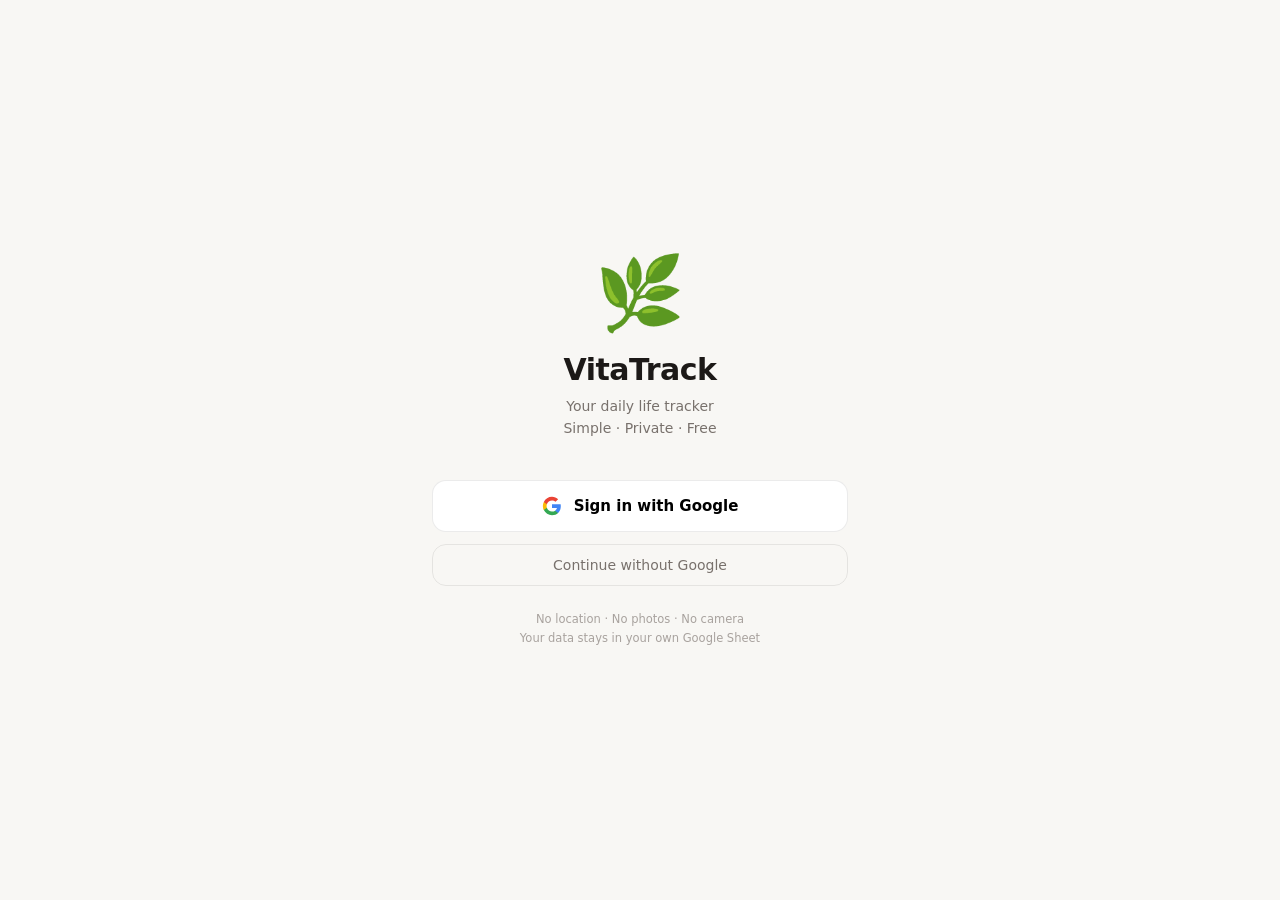
==== docs/index.html @ c983f380 "Rename pwa to docs for GitHub Pages" ====
<!DOCTYPE html>
<html lang="en">
<head>
<meta charset="UTF-8"/>
<meta name="viewport" content="width=device-width, initial-scale=1.0, maximum-scale=1.0, user-scalable=no"/>
<meta name="apple-mobile-web-app-capable" content="yes"/>
<meta name="apple-mobile-web-app-status-bar-style" content="black-translucent"/>
<meta name="apple-mobile-web-app-title" content="VitaTrack"/>
<meta name="theme-color" content="#16A34A"/>
<title>VitaTrack</title>
<style>
*{box-sizing:border-box;margin:0;padding:0;-webkit-tap-highlight-color:transparent}
html,body{height:100%;overflow:hidden}
body{font-family:-apple-system,system-ui,sans-serif;background:#F8F7F4;color:#1C1917;max-width:480px;margin:0 auto;height:100vh;display:flex;flex-direction:column}
:root{--g:#16A34A;--gl:#F0FDF4;--gd:#14532D;--am:#D97706;--bl:#2563EB;--rd:#DC2626;--og:#EA580C;--pu:#7C3AED;--bg:#F8F7F4;--cd:#FFFFFF;--br:rgba(0,0,0,0.08);--tx:#1C1917;--mt:#78716C;--ht:#A8A29E}
#ls{display:flex;flex-direction:column;align-items:center;justify-content:center;height:100vh;padding:2rem;background:var(--bg)}
.ll{font-size:72px;margin-bottom:1rem}
.lt{font-size:30px;font-weight:900;letter-spacing:-0.5px}
.ls{font-size:14px;color:var(--mt);margin:8px 0 2.5rem;text-align:center;line-height:1.6}
.gb{display:flex;align-items:center;gap:12px;background:#fff;border:1.5px solid var(--br);border-radius:14px;padding:15px 24px;font-size:15px;font-weight:600;cursor:pointer;width:100%;justify-content:center;font-family:inherit}
.db{margin-top:12px;background:transparent;border:1px solid var(--br);border-radius:14px;padding:12px 24px;font-size:14px;color:var(--mt);cursor:pointer;width:100%;font-family:inherit}
#app{display:none;flex-direction:column;height:100vh}
#app.v{display:flex}
.hd{background:rgba(248,247,244,0.96);backdrop-filter:blur(12px);padding:0.8rem 1rem 0.65rem;padding-top:calc(env(safe-area-inset-top,0px) + 0.8rem);border-bottom:1px solid var(--br);flex-shrink:0}
.hb{font-size:10px;font-weight:800;color:var(--g);letter-spacing:1.5px;margin-bottom:2px}
.hr{display:flex;justify-content:space-between;align-items:center}
.ht{font-size:17px;font-weight:800;letter-spacing:-0.3px}
.bk{font-size:14px;color:var(--g);font-weight:600;cursor:pointer;display:none;margin-right:6px}
.ct{flex:1;overflow-y:auto;-webkit-overflow-scrolling:touch;padding:1rem 1rem 1.5rem}
.bn{background:rgba(255,255,255,0.97);backdrop-filter:blur(12px);border-top:1px solid var(--br);display:flex;flex-shrink:0;padding-bottom:env(safe-area-inset-bottom,0px)}
.nb{flex:1;display:flex;flex-direction:column;align-items:center;justify-content:center;gap:3px;border:none;background:transparent;cursor:pointer;padding:8px 4px 6px;border-top:2.5px solid transparent}
.nb.a{border-top-color:var(--g)}
.ni{font-size:20px}
.nl{font-size:9px;font-weight:600;color:var(--ht);letter-spacing:0.3px}
.nb.a .nl{color:var(--g)}
.card{background:var(--cd);border:1px solid var(--br);border-radius:16px;padding:1rem 1.1rem;margin-bottom:0.85rem}
.ct2{font-size:13.5px;font-weight:700;margin-bottom:0.8rem;display:flex;justify-content:space-between;align-items:center}
.sr{display:flex;gap:10px;flex-wrap:wrap;margin-bottom:0.85rem}
.sp{flex:1 1 100px;border-radius:14px;padding:0.85rem 0.9rem;border:1px solid transparent}
.si{font-size:18px;margin-bottom:4px}
.sl{font-size:10px;color:var(--mt);margin-bottom:2px}
.sv{font-size:21px;font-weight:900;line-height:1}
.sh{display:flex;align-items:center;gap:1.25rem;padding:1.1rem;background:var(--cd);border:1px solid var(--br);border-radius:16px;margin-bottom:0.85rem}
.rw{position:relative;width:90px;height:90px;flex-shrink:0}
.rc{position:absolute;inset:0;display:flex;flex-direction:column;align-items:center;justify-content:center}
.rn{font-size:24px;font-weight:900}
.rl{font-size:8px;color:var(--mt);font-weight:700;letter-spacing:0.5px}
.sg{font-size:16px;font-weight:800;margin-bottom:4px}
.sw{font-size:12px;color:var(--mt)}
.srow{display:flex;align-items:center;gap:10px;margin-bottom:8px;cursor:pointer}
.si2{font-size:14px;width:20px;text-align:center;flex-shrink:0}
.sla{font-size:11.5px;color:var(--mt);width:76px;flex-shrink:0}
.sb{flex:1;background:#F0EDE8;border-radius:999px;height:7px;overflow:hidden}
.sf{height:100%;border-radius:999px;transition:width 0.8s ease}
.sn{font-size:12px;font-weight:700;width:28px;text-align:right;flex-shrink:0}
.cg{display:grid;grid-template-columns:1fr 1fr;gap:10px;margin-bottom:0.85rem}
.cc{background:var(--cd);border:1px solid var(--br);border-radius:14px;padding:1rem;cursor:pointer;transition:transform 0.1s}
.cc:active{transform:scale(0.97)}
.ce{font-size:24px;margin-bottom:6px}
.cn{font-size:13px;font-weight:700;margin-bottom:3px}
.cs{font-size:12px;font-weight:600;margin-bottom:6px}
.cba{background:#F0EDE8;border-radius:999px;height:4px;overflow:hidden}
.cbf{height:100%;border-radius:999px}
.ci{display:flex;align-items:center;gap:12px;padding:12px 0;border-bottom:1px solid var(--br);cursor:pointer}
.ci:last-of-type{border-bottom:none}
.cb{width:24px;height:24px;border-radius:7px;border:2px solid var(--ht);background:transparent;display:flex;align-items:center;justify-content:center;flex-shrink:0;transition:all 0.15s;font-size:13px;color:#fff}
.cb.ck{background:var(--g);border-color:var(--g)}
.cb.rd{border-radius:50%}
.cb.rd.ck{background:var(--g);border-color:var(--g)}
.cla{font-size:14px;font-weight:500;flex:1}
.cpt{font-size:11.5px;color:var(--ht);font-weight:600}
.na{width:100%;min-height:100px;padding:10px 12px;font-size:14px;border:1px solid var(--br);border-radius:10px;background:var(--bg);color:var(--tx);font-family:inherit;resize:vertical;line-height:1.65;outline:none;margin-top:10px}
.na:focus{border-color:var(--g)}
.btn{width:100%;padding:12px;border-radius:12px;font-size:14px;font-weight:600;cursor:pointer;font-family:inherit;border:none;display:flex;align-items:center;justify-content:center;gap:8px;margin-top:10px}
.bp{background:var(--g);color:#fff}
.bs{background:transparent;color:var(--tx);border:1px solid var(--br)!important}
.bd{background:transparent;color:var(--rd);border:1px solid rgba(220,38,38,0.3)!important}
.al{display:flex;align-items:center;gap:10px;padding:9px 12px;border-radius:10px;margin-bottom:7px;font-size:13px}
.bg{display:inline-flex;align-items:center;font-size:11.5px;padding:3px 10px;border-radius:999px;font-weight:700}
.pr{background:#F0EDE8;border-radius:999px;height:8px;overflow:hidden}
.pf{height:100%;border-radius:999px;transition:width 0.6s ease}
.fl{width:100%;padding:10px 12px;font-size:13.5px;border:1px solid var(--br);border-radius:10px;background:var(--bg);color:var(--tx);font-family:inherit;outline:none}
.fl:focus{border-color:var(--g)}
.fll{font-size:11px;font-weight:700;color:var(--mt);letter-spacing:0.5px;margin:12px 0 5px}
#ss{font-size:11px;font-weight:600}
.sok{color:var(--g)}.spe{color:var(--am)}.ser{color:var(--rd)}
.toast{position:fixed;bottom:80px;left:50%;transform:translateX(-50%);background:#1C1917;color:#fff;padding:10px 20px;border-radius:999px;font-size:13px;font-weight:500;z-index:999;opacity:0;transition:opacity 0.3s;white-space:nowrap;pointer-events:none}
.toast.sh2{opacity:1}
::-webkit-scrollbar{display:none}
</style>
</head>
<body>
<div id="ls">
  <div class="ll">🌿</div>
  <div class="lt">VitaTrack</div>
  <div class="ls">Your daily life tracker<br>Simple · Private · Free</div>
  <button class="gb" onclick="signInGoogle()">
    <svg width="20" height="20" viewBox="0 0 24 24">
      <path fill="#4285F4" d="M22.56 12.25c0-.78-.07-1.53-.2-2.25H12v4.26h5.92c-.26 1.37-1.04 2.53-2.21 3.31v2.77h3.57c2.08-1.92 3.28-4.74 3.28-8.09z"/>
      <path fill="#34A853" d="M12 23c2.97 0 5.46-.98 7.28-2.66l-3.57-2.77c-.98.66-2.23 1.06-3.71 1.06-2.86 0-5.29-1.93-6.16-4.53H2.18v2.84C3.99 20.53 7.7 23 12 23z"/>
      <path fill="#FBBC05" d="M5.84 14.09c-.22-.66-.35-1.36-.35-2.09s.13-1.43.35-2.09V7.07H2.18C1.43 8.55 1 10.22 1 12s.43 3.45 1.18 4.93l2.85-2.22.81-.62z"/>
      <path fill="#EA4335" d="M12 5.38c1.62 0 3.06.56 4.21 1.64l3.15-3.15C17.45 2.09 14.97 1 12 1 7.7 1 3.99 3.47 2.18 7.07l3.66 2.84c.87-2.6 3.3-4.53 6.16-4.53z"/>
    </svg>
    Sign in with Google
  </button>
  <button class="db" onclick="demoLogin()">Continue without Google</button>
  <p style="margin-top:1.5rem;font-size:11.5px;color:var(--ht);text-align:center;line-height:1.7">
    No location · No photos · No camera<br>Your data stays in your own Google Sheet
  </p>
</div>
<div id="app">
  <div class="hd">
    <div class="hb">VITATRACK 🌿</div>
    <div class="hr">
      <div style="display:flex;align-items:center">
        <span class="bk" id="bk" onclick="goBack()">◀ Back</span>
        <span class="ht" id="pt">Dashboard</span>
      </div>
      <div style="display:flex;align-items:center;gap:8px">
        <span style="font-size:11px;color:var(--mt)" id="hd2"></span>
        <span id="ss"></span>
      </div>
    </div>
  </div>
  <div class="ct" id="con"></div>
  <nav class="bn">
    <button class="nb a" onclick="nav('home',this)"><span class="ni">🏠</span><span class="nl">HOME</span></button>
    <button class="nb" onclick="nav('score',this)"><span class="ni">📊</span><span class="nl">SCORE</span></button>
    <button class="nb" onclick="nav('track',this)"><span class="ni">✅</span><span class="nl">TRACK</span></button>
    <button class="nb" onclick="nav('journal',this)"><span class="ni">📓</span><span class="nl">JOURNAL</span></button>
    <button class="nb" onclick="nav('settings',this)"><span class="ni">⚙️</span><span class="nl">SETTINGS</span></button>
  </nav>
</div>
<div class="toast" id="toast"></div>
<script src="https://accounts.google.com/gsi/client" async defer></script>
<script>
const CHS="2026-06-08",CHE="2026-10-05",SK="vitatrack_v3";
const TK={tasks:["Priority One","Priority Two","Priority Three"],fitness:["Steps","Exercise","No Exercise","No Steps"],diet:["Eat healthy","Cheat day","No Sugar","8 glasses water","Dinner before 7","Not Met All"],sleep:["No phone 30 min before bed","7-8 hours target","Logged sleep hours"],mood:["Happy","Good","Neutral","Low","Stressed"],journal:["Update in Notes","No"],habits:["AM Skin Care","PM Skin Care","Hair Care","Medicine Calcium"],learning:["Read 20 pages of any book","AI","Finance"],gratitude:["Write 3 things I'm grateful for"],challenge:["Workout","Eat Healthy","Study"]};
const SGL=new Set(["mood","journal"]);
const MPS={Happy:100,Good:80,Neutral:60,Low:30,Stressed:20};
const CM={tasks:{e:"✅",n:"Tasks",c:"#16A34A"},fitness:{e:"💪",n:"Fitness",c:"#EA580C"},diet:{e:"🥗",n:"Diet",c:"#0D9488"},sleep:{e:"😴",n:"Sleep",c:"#7C3AED"},mood:{e:"😊",n:"Mood",c:"#D97706"},journal:{e:"📓",n:"Journal",c:"#9333EA"},habits:{e:"🔄",n:"Habits",c:"#2563EB"},learning:{e:"📚",n:"Learning",c:"#F59E0B"},gratitude:{e:"🙏",n:"Gratitude",c:"#EC4899"}};
const PN={home:"Dashboard",score:"Weekly Score",track:"Track Today",journal:"Journal & Notes",settings:"Settings"};
const scc=s=>s>=80?"#16A34A":s>=60?"#2563EB":s>=40?"#D97706":"#DC2626";
let S={user:null,checks:{},notes:{},sleepLog:{},weekly:{},checkins:[],settings:{appsScriptUrl:"",spreadsheetId:"",clientId:""}};
let cp="home",cc=null,ns=[];
function ld(){try{const r=localStorage.getItem(SK);if(r)S={...S,...JSON.parse(r)}}catch(e){}}
function sv(){try{localStorage.setItem(SK,JSON.stringify(S))}catch(e){}}
const td=()=>new Date().toISOString().split("T")[0];
const wks=()=>{const d=new Date();d.setDate(d.getDate()-d.getDay()+1);return d.toISOString().split("T")[0]};
const wkd=()=>{const ws=new Date(wks()+"T12:00:00");return Array.from({length:7},(_,i)=>{const d=new Date(ws);d.setDate(ws.getDate()+i);return d.toISOString().split("T")[0]})};
const fmt=d=>d?new Date(d+"T12:00:00").toLocaleDateString("en-IN",{day:"numeric",month:"short",year:"numeric"}):"";
const fms=d=>d?new Date(d+"T12:00:00").toLocaleDateString("en-IN",{day:"numeric",month:"short"}):"";
function gc(cat,date=null){const d=date||td();return S.checks[d]?.[cat]||[]}
function tg(cat,item){const d=td();if(!S.checks[d])S.checks[d]={};if(!S.checks[d][cat])S.checks[d][cat]=[];if(SGL.has(cat)){const w=S.checks[d][cat].includes(item);S.checks[d][cat]=w?[]:[item]}else{const i=S.checks[d][cat].indexOf(item);if(i>-1)S.checks[d][cat].splice(i,1);else S.checks[d][cat].push(item)}sv();syncR(cat)}
function at(cat,item){const d=td();if(!S.checks[d])S.checks[d]={};if(!S.checks[d][cat])S.checks[d][cat]=[];if(!S.checks[d][cat].includes(item))S.checks[d][cat].push(item);sv()}
function sc(cat,date){const c=gc(cat,date);switch(cat){case"tasks":{const it=TK.tasks;return Math.round(c.filter(i=>it.includes(i)).length/it.length*100)||0}case"fitness":{const s=c.includes("No Steps")?0:c.includes("Steps")?50:0;const e=c.includes("No Exercise")?0:c.includes("Exercise")?50:0;return s+e}case"diet":{if(c.includes("Cheat day")||c.includes("Not Met All"))return 0;const s=["Eat healthy","No Sugar","8 glasses water","Dinner before 7"];return Math.round(c.filter(i=>s.includes(i)).length/s.length*100)||0}case"sleep":{const s=["No phone 30 min before bed","7-8 hours target","Logged sleep hours"];return Math.round(c.filter(i=>s.includes(i)).length/s.length*100)||0}case"mood":{for(const[m,p]of Object.entries(MPS))if(c.includes(m))return p;return 0}case"journal":return c.includes("Update in Notes")?100:0;case"habits":{const it=TK.habits;return Math.round(c.filter(i=>it.includes(i)).length/it.length*100)||0}case"learning":{const it=TK.learning;return Math.round(c.filter(i=>it.includes(i)).length/it.length*100)||0}case"gratitude":return c.includes("Write 3 things I'm grateful for")?100:0;default:return 0}}
function wsc(){const days=wkd();const s={};for(const cat of Object.keys(CM))s[cat]=Math.round(days.reduce((sum,d)=>sum+sc(cat,d),0)/7);const wc=(S.checkins||[]).filter(c=>days.includes(c.date)).length;s.challenge=Math.min(100,wc*14);s.overall=Math.round(Object.values(s).reduce((a,b)=>a+b,0)/Object.keys(s).length);return s}
function grade(s){if(s>=90)return"A+ 🌟 Outstanding!";if(s>=80)return"A  🎯 Excellent!";if(s>=70)return"B+ ✅ Great job!";if(s>=60)return"B  👍 Good week!";if(s>=50)return"C  ⚠️ Room to grow";return"D  💪 Keep pushing!"}
function tips(sc2){const T={tasks:"• Complete all 3 priorities every day.",fitness:"• Log steps and exercise daily.",diet:"• Eat healthy, no sugar, water, early dinner.",sleep:"• Phone down 30 min before bed.",mood:"• Check in with mood every day.",journal:"• Update notes daily.",habits:"• Do all 4 care steps every day.",learning:"• Pick one area and go deep.",gratitude:"• Write 3 things grateful every day.",challenge:"• Show up every single day."};return Object.entries(sc2).filter(([k])=>k!=="overall"&&k!=="challenge").sort((a,b)=>a[1]-b[1]).slice(0,3).map(([k])=>T[k]||`• Keep working on ${k}.`).join("\n")}
function chd(){const s=new Date(CHS+"T12:00:00");return Math.floor((new Date()-s)/86400000)+1}
function signInGoogle(){const cid=S.settings.clientId;if(!cid){toast("Set Google Client ID in Settings first.");return}try{google.accounts.id.initialize({client_id:cid,callback:(res)=>{const p=JSON.parse(atob(res.credential.split(".")[1]));S.user={name:p.name,email:p.email,picture:p.picture};sv();showApp()},auto_select:true});google.accounts.id.prompt()}catch(e){demoLogin()}}
function demoLogin(){const name=prompt("Enter your name:");if(!name)return;S.user={name,email:"local@vitatrack.app",picture:null};sv();showApp()}
function showApp(){document.getElementById("ls").style.display="none";document.getElementById("app").classList.add("v");document.getElementById("hd2").textContent=new Date().toLocaleDateString("en-IN",{day:"numeric",month:"short"});nav("home")}
function signOut(){if(!confirm("Sign out?"))return;S.user=null;sv();document.getElementById("app").classList.remove("v");document.getElementById("ls").style.display="flex"}
async function syncR(cat){const url=S.settings.appsScriptUrl;if(!url)return;const d=td();const ck=gc(cat);const note=S.notes?.[d]?.[cat]||"";const s=sc(cat,d);const items=TK[cat]||[];setSS("spe");try{await fetch(url,{method:"POST",mode:"no-cors",headers:{"Content-Type":"application/json"},body:JSON.stringify({category:cat,headers:["Date",...items,"Note","Score"],row:[d,...items.map(i=>ck.includes(i)?"YES":"no"),note,s]})});setSS("sok")}catch(e){setSS("ser")}}
function setSS(cl){const el=document.getElementById("ss");el.className=cl;el.textContent=cl==="sok"?"● Synced":cl==="spe"?"● Saving…":"● Error"}
function nav(page,btn=null){cp=page;cc=null;ns=[];document.querySelectorAll(".nb").forEach(b=>b.classList.remove("a"));if(btn)btn.classList.add("a");else{const m={home:0,score:1,track:2,journal:3,settings:4};document.querySelectorAll(".nb")[m[page]]?.classList.add("a")}document.getElementById("pt").textContent=PN[page]||page;document.getElementById("bk").style.display="none";({home:rHome,score:rScore,track:rTrack,journal:rJournal,settings:rSettings})[page]?.()}
function openC(cat){ns.push(cp);cc=cat;const m=cat==="challenge"?{e:"🗓",n:"120 Day Challenge"}:CM[cat];document.getElementById("pt").textContent=`${m.e} ${m.n}`;document.getElementById("bk").style.display="inline";cat==="challenge"?rChallenge():rCat(cat)}
function goBack(){cc=null;document.getElementById("bk").style.display="none";nav(ns.pop()||"track")}
function rHome(){const d=td();const scores=wsc();const h=new Date().getHours();const gr=h<12?"Good morning":h<17?"Good afternoon":"Good evening";const name=S.user?.name?.split(" ")[0]||"Friend";const cats=Object.keys(CM);const tavg=Math.round(cats.reduce((s,c)=>s+sc(c,d),0)/cats.length);const dn=chd();const inC=dn>=1&&dn<=120;const pct=Math.min(100,Math.round(dn/120*100));const dl=Math.max(0,120-dn+1);const als=[];if(sc("tasks",d)<100)als.push({m:"Not all tasks completed",c:"#D97706",e:"📋"});if(sc("fitness",d)===0)als.push({m:"No fitness logged today",c:"#EA580C",e:"💪"});if(sc("mood",d)===0)als.push({m:"Mood not logged today",c:"#7C3AED",e:"😊"});if(sc("gratitude",d)===0)als.push({m:"Gratitude not logged today",c:"#EC4899",e:"🙏"});if(sc("habits",d)<100)als.push({m:"Habits not fully done today",c:"#2563EB",e:"🔄"});document.getElementById("con").innerHTML=`<div style="margin-bottom:1.25rem"><div style="font-size:11px;font-weight:800;color:var(--g);letter-spacing:1px;margin-bottom:4px">TODAY</div><div style="font-size:22px;font-weight:900;letter-spacing:-0.5px">${gr}, ${name} 👋</div><div style="font-size:12.5px;color:var(--mt);margin-top:3px">${new Date().toLocaleDateString("en-IN",{weekday:"long",day:"numeric",month:"long"})}</div></div><div class="sr"><div class="sp" style="background:#F0FDF4;border-color:rgba(22,163,74,0.2)"><div class="si">🌿</div><div class="sl">Today score</div><div class="sv" style="color:var(--g)">${tavg}</div></div><div class="sp" style="background:#FFF7ED;border-color:rgba(234,88,12,0.2)"><div class="si">📊</div><div class="sl">Week overall</div><div class="sv" style="color:var(--og)">${scores.overall}</div></div>${inC?`<div class="sp" style="background:#F0FDF4;border-color:rgba(22,163,74,0.2)"><div class="si">🗓</div><div class="sl">Day of 120</div><div class="sv" style="color:var(--g)">${dn}</div></div>`:""}</div>${als.length?`<div class="card"><div class="ct2">⚠️ Alerts</div>${als.map(a=>`<div class="al" style="background:${a.c}12;border:1px solid ${a.c}30"><span>${a.e}</span><span>${a.m}</span></div>`).join("")}</div>`:`<div class="card" style="background:var(--gl);border-color:rgba(22,163,74,0.2)"><div style="text-align:center;padding:0.5rem;font-size:14px;color:var(--gd);font-weight:700">✅ Everything tracked today!</div></div>`}${inC?`<div class="card" onclick="openC('challenge')" style="cursor:pointer"><div class="ct2">🗓 120 Day Challenge <span class="bg" style="background:var(--gl);color:var(--g)">Day ${dn}</span></div><div style="display:flex;justify-content:space-between;font-size:12px;color:var(--mt);margin-bottom:6px"><span>${fms(CHS)}</span><span>${dl} days left</span></div><div class="pr"><div class="pf" style="width:${pct}%;background:var(--g)"></div></div></div>`:""}<div class="card"><div class="ct2">Today at a glance</div>${cats.map(cat=>{const s=sc(cat,d);const col=scc(s);const m=CM[cat];return`<div class="srow" onclick="openC('${cat}')"><div class="si2">${m.e}</div><div class="sla">${m.n}</div><div class="sb"><div class="sf" style="width:${s}%;background:${col}"></div></div><div class="sn" style="color:${col}">${s}</div></div>`}).join("")}</div>`}
function rScore(){const scores=wsc();const ov=scores.overall;const col=scc(ov);const r=42,circ=2*Math.PI*r,off=circ-(ov/100)*circ;const ws=wks();const wn=S.weekly?.[ws]?.reflection||"";const ca=[...Object.keys(CM),"challenge"];document.getElementById("con").innerHTML=`<div class="sh"><div class="rw"><svg width="90" height="90" viewBox="0 0 96 96"><circle cx="48" cy="48" r="${r}" fill="none" stroke="#E8F5E9" stroke-width="9"/><circle cx="48" cy="48" r="${r}" fill="none" stroke="${col}" stroke-width="9" stroke-linecap="round" stroke-dasharray="${circ}" stroke-dashoffset="${off}" style="transform:rotate(-90deg);transform-origin:center"/></svg><div class="rc"><div class="rn" style="color:${col}">${ov}</div><div class="rl">OVERALL</div></div></div><div><div class="sg">${grade(ov)}</div><div class="sw">Week of ${fms(ws)}</div></div></div><div class="card"><div class="ct2">Category scores</div>${ca.map(cat=>{const s=scores[cat];const col=scc(s);const m=cat==="challenge"?{e:"🗓",n:"120 Days"}:CM[cat];return`<div class="srow" onclick="openC('${cat}')"><div class="si2">${m.e}</div><div class="sla">${m.n}</div><div class="sb"><div class="sf" style="width:${s}%;background:${col}"></div></div><div class="sn" style="color:${col}">${s}</div></div>`}).join("")}</div><div class="card" style="background:#FFFBF0;border-color:rgba(217,119,6,0.2)"><div class="ct2" style="color:#92400E">📌 Focus next week</div><div style="font-size:13.5px;color:#78350F;line-height:1.9;white-space:pre-line">${tips(scores)}</div></div><div class="card"><div class="ct2">📝 Weekly reflection</div><textarea class="na" id="wref" placeholder="How was this week?">${wn}</textarea><button class="btn bp" onclick="swref()">💾 Save</button></div>`}
function swref(){const ws=wks();const t=document.getElementById("wref")?.value?.trim();if(!t)return;if(!S.weekly)S.weekly={};S.weekly[ws]={reflection:t};sv();toast("📝 Saved!")}
function rTrack(){const d=td();const dn=chd();const inC=dn>=1&&dn<=120;const pct=Math.min(100,Math.round(dn/120*100));const st=(S.checkins||[]).some(c=>c.date===d);document.getElementById("con").innerHTML=`<div style="font-size:13px;color:var(--mt);margin-bottom:1rem">Tap any category to log today</div><div class="cg">${Object.keys(CM).map(cat=>{const s=sc(cat,d);const col=scc(s);const m=CM[cat];return`<div class="cc" onclick="openC('${cat}')"><div class="ce">${m.e}</div><div class="cn">${m.n}</div><div class="cs" style="color:${col}">${s}/100</div><div class="cba"><div class="cbf" style="width:${s}%;background:${col}"></div></div></div>`}).join("")}</div>${inC?`<div class="card" onclick="openC('challenge')" style="cursor:pointer"><div class="ct2">🗓 120 Day Challenge <span class="bg" style="background:var(--gl);color:var(--g)">Day ${dn}/120</span></div><div class="pr" style="margin-bottom:8px"><div class="pf" style="width:${pct}%;background:var(--g)"></div></div>${st?`<span class="bg" style="background:var(--gl);color:var(--g)">✅ Checked in</span>`:`<span style="font-size:12.5px;color:var(--am);font-weight:600">Tap to check in →</span>`}</div>`:""}`}
function rCat(cat){const meta=CM[cat];const items=TK[cat]||[];const ck=gc(cat);const s=sc(cat,td());const note=S.notes?.[td()]?.[cat]||"";const isSgl=SGL.has(cat);const disp=items.filter(i=>i!=="Logged sleep hours");const sl=S.sleepLog?.[td()];const HT={tasks:"All 3 = 100",fitness:"Steps=50·Exercise=50",diet:"4 items×25 each",sleep:"3 items equal",mood:"Happy=100·Good=80·Neutral=60·Low=30·Stressed=20",journal:"Update=100·No=0",habits:"All 4 equal=25 each",learning:"All 3 equal",gratitude:"Checked=100"};const PT={};if(cat==="tasks")items.forEach(i=>PT[i]=33);if(cat==="fitness"){PT["Steps"]=50;PT["Exercise"]=50}if(cat==="diet"){["Eat healthy","No Sugar","8 glasses water","Dinner before 7"].forEach(i=>PT[i]=25)}if(cat==="sleep"){["No phone 30 min before bed","7-8 hours target","Logged sleep hours"].forEach(i=>PT[i]=33)}if(cat==="mood")Object.assign(PT,MPS);if(cat==="habits")items.forEach(i=>PT[i]=25);if(cat==="learning")items.forEach(i=>PT[i]=33);document.getElementById("con").innerHTML=`<div class="card" style="border-left:3px solid ${meta.c}"><div style="display:flex;justify-content:space-between;align-items:center;margin-bottom:10px"><div><div style="font-size:26px;font-weight:900;color:${meta.c}">${s}/100</div><div style="font-size:11px;color:var(--mt)">Today</div></div><div style="font-size:11.5px;color:var(--mt);text-align:right;max-width:160px">${HT[cat]||""}</div></div><div class="pr"><div class="pf" style="width:${s}%;background:${meta.c}"></div></div></div><div class="card"><div class="ct2">${isSgl?"Select one 👇":"Tap to check off 👇"}</div>${disp.map(item=>{const ck2=ck.includes(item);const pts=PT[item];return`<div class="ci" onclick="dc('${cat}','${item.replace(/'/g,"\\'")}')"><div class="cb ${isSgl?"rd":""} ${ck2?"ck":""}">${ck2?"✓":""}</div><div class="cla">${item}</div>${pts?`<div class="cpt">${pts}pts</div>`:""}</div>`}).join("")}${cat==="sleep"?`<div style="margin-top:1rem;padding-top:1rem;border-top:1px solid var(--br)"><div style="font-size:12px;font-weight:700;color:var(--mt);margin-bottom:8px">LOG SLEEP HOURS</div>${sl?`<div style="padding:10px;background:var(--gl);border-radius:10px;font-size:13px;color:var(--gd);font-weight:600">✅ ${sl.hours}h · Quality ${sl.quality}/10</div>`:`<div style="display:flex;gap:8px"><input id="sh" type="number" step="0.5" min="1" max="14" placeholder="Hours e.g. 7.5" style="flex:1;padding:10px;font-size:14px;border:1px solid var(--br);border-radius:10px;background:var(--bg);color:var(--tx);font-family:inherit;outline:none"/><select id="sq" style="flex:1;padding:10px;font-size:14px;border:1px solid var(--br);border-radius:10px;background:var(--bg);color:var(--tx);font-family:inherit;outline:none">${[1,2,3,4,5,6,7,8,9,10].map(i=>`<option value="${i}">Quality ${i}/10</option>`).join("")}</select></div><button class="btn bp" onclick="logSleep()">Log sleep</button>`}</div>`:""}</div><div class="card"><div class="ct2">📝 Note</div><textarea class="na" id="cnote" placeholder="Any notes…">${note}</textarea><button class="btn bp" onclick="scn('${cat}')">Save note</button></div>${note?`<div class="card" style="background:var(--gl);border-color:rgba(22,163,74,0.2)"><div style="font-size:12px;font-weight:700;color:var(--g);margin-bottom:5px">Saved</div><div style="font-size:13.5px;color:var(--gd);line-height:1.65">${note}</div></div>`:""}`}
function dc(cat,item){tg(cat,item);rCat(cat)}
function scn(cat){const d=td();const t=document.getElementById("cnote")?.value?.trim()||"";if(!S.notes)S.notes={};if(!S.notes[d])S.notes[d]={};S.notes[d][cat]=t;sv();syncR(cat);toast("📝 Saved!");rCat(cat)}
function logSleep(){const h=parseFloat(document.getElementById("sh")?.value||0);const q=parseInt(document.getElementById("sq")?.value||5);if(!h||h<=0){toast("Enter hours");return}if(!S.sleepLog)S.sleepLog={};S.sleepLog[td()]={hours:h,quality:q};at("sleep","Logged sleep hours");syncR("sleep");toast(`😴 ${h}h logged!`);rCat("sleep")}
function rChallenge(){const dn=chd();const dl=Math.max(0,120-dn+1);const pct=Math.min(100,Math.round(dn/120*100));const cks=S.checkins||[];const st=cks.some(c=>c.date===td());const chi=TK.challenge;const ck=gc("challenge");const done=chi.filter(i=>ck.includes(i)).length;if(dn<1){const dt=Math.abs(dn)+1;document.getElementById("con").innerHTML=`<div class="card" style="text-align:center;padding:2.5rem 1rem"><div style="font-size:56px">🗓</div><div style="font-size:22px;font-weight:900;color:var(--gd);margin-top:1rem">120 Day Challenge</div><div style="font-size:14px;color:var(--mt);margin-top:8px">Starts in ${dt} days</div><div style="font-size:16px;font-weight:700;color:var(--g);margin-top:12px">📅 June 8, 2026</div></div>`;return}if(dn>120){document.getElementById("con").innerHTML=`<div class="card" style="background:var(--gl);text-align:center;padding:2.5rem 1rem"><div style="font-size:56px">🎉</div><div style="font-size:26px;font-weight:900;color:var(--gd);margin-top:12px">Complete!</div><div style="font-size:13px;color:var(--mt);margin-top:12px">${cks.length} check-ins recorded</div></div>`;return}let mot="";if(dn<=10)mot="Great start! 🔥";else if(dn<=30)mot="One month in! 💪";else if(dn<=60)mot="Halfway! 🚀";else if(dn<=90)mot="75% done! 🏁";else mot="Final stretch! 🌟";const recent=[...cks].reverse().slice(0,5);document.getElementById("con").innerHTML=`<div class="card"><div style="text-align:center;padding:0.5rem 0 1rem"><div style="font-size:12px;color:var(--mt);font-weight:700">DAY</div><div style="font-size:58px;font-weight:900;color:var(--gd);line-height:1">${dn}</div><div style="font-size:14px;color:var(--mt)">of 120</div></div><div style="display:flex;justify-content:space-between;font-size:12px;color:var(--mt);margin-bottom:6px"><span>📅 ${fms(CHS)}</span><span>${dl} left</span></div><div class="pr" style="height:10px"><div class="pf" style="width:${pct}%;background:var(--g)"></div></div><div style="text-align:center;margin-top:12px;font-size:13px;color:var(--mt);font-style:italic">${mot}</div></div><div class="card"><div class="ct2">Today <span style="font-size:12px;color:var(--mt);font-weight:400">${done}/${chi.length}</span></div>${chi.map(item=>{const ck2=ck.includes(item);return`<div class="ci" onclick="ctg('${item}')"><div class="cb ${ck2?"ck":""}">${ck2?"✓":""}</div><div class="cla">${item}</div></div>`}).join("")}<div style="margin-top:12px">${st?`<div style="padding:12px;background:var(--gl);border-radius:12px;text-align:center;font-weight:700;color:var(--gd)">✅ Day ${dn} done!</div>`:`<button class="btn bp" onclick="saveCk()">💾 Save check-in</button>`}</div></div>${recent.length?`<div class="card"><div class="ct2">Recent</div>${recent.map(c=>`<div style="display:flex;justify-content:space-between;padding:8px 0;border-bottom:1px solid var(--br);font-size:13px"><span style="font-weight:700;color:var(--g)">Day ${c.day}</span><span style="color:var(--mt)">${fms(c.date)}</span><span>${c.done}</span></div>`).join("")}</div>`:""}`}
function ctg(item){tg("challenge",item);rChallenge()}
function saveCk(){const d=td();const dn=chd();const chi=TK.challenge;const ck=gc("challenge");const done=chi.filter(i=>ck.includes(i));if(!S.checkins)S.checkins=[];S.checkins.push({date:d,day:dn,done:done.join(", ")||"Showed up"});sv();toast(`✅ Day ${dn} checked in!`);rChallenge()}
function rJournal(){const d=td();const ws=wks();const entry=S.notes?.[d]?.journal_entry||"";const wn=S.weekly?.[ws]?.reflection||"";const past=Object.keys(S.notes||{}).filter(dt=>dt!==d&&S.notes[dt]?.journal_entry).sort((a,b)=>b.localeCompare(a)).slice(0,5);document.getElementById("con").innerHTML=`<div class="card"><div class="ct2">📓 Today</div><textarea class="na" id="je" style="min-height:140px" placeholder="How was your day?">${entry}</textarea><button class="btn bp" onclick="sje()">💾 Save</button></div>${entry?`<div class="card" style="background:var(--gl)"><div style="font-size:12px;font-weight:700;color:var(--g);margin-bottom:5px">Saved</div><div style="font-size:13.5px;color:var(--gd);line-height:1.65">${entry}</div></div>`:""}<div class="card"><div class="ct2">📝 Weekly note</div><textarea class="na" id="wn" placeholder="This week I learned…">${wn}</textarea><button class="btn bp" onclick="swn()">💾 Save</button></div>${past.length?`<div class="card"><div class="ct2">Past entries</div>${past.map(dt=>{const e=S.notes[dt].journal_entry;return`<div style="padding:12px 0;border-bottom:1px solid var(--br)"><div style="font-size:11.5px;color:var(--mt);margin-bottom:5px;font-weight:600">${fmt(dt)}</div><div style="font-size:13.5px;color:var(--tx);line-height:1.65">${e.length>180?e.slice(0,180)+"…":e}</div></div>`}).join("")}</div>`:""}`}
function sje(){const d=td();const t=document.getElementById("je")?.value?.trim();if(!S.notes)S.notes={};if(!S.notes[d])S.notes[d]={};S.notes[d].journal_entry=t||"";sv();toast("📓 Saved!");rJournal()}
function swn(){const ws=wks();const t=document.getElementById("wn")?.value?.trim();if(!t)return;if(!S.weekly)S.weekly={};S.weekly[ws]={reflection:t};sv();toast("📝 Saved!")}
function rSettings(){const u=S.user;const s=S.settings;document.getElementById("con").innerHTML=`${u?`<div class="card"><div style="display:flex;align-items:center;gap:12px">${u.picture?`<img src="${u.picture}" style="width:46px;height:46px;border-radius:50%"/>`:`<div style="width:46px;height:46px;border-radius:50%;background:var(--gl);display:flex;align-items:center;justify-content:center;font-size:22px">👤</div>`}<div><div style="font-weight:700;font-size:15px">${u.name}</div><div style="font-size:12px;color:var(--mt)">${u.email}</div></div></div></div>`:""}<div class="card"><div class="ct2">📊 Google Sheets</div><div style="background:#EFF6FF;border-radius:10px;padding:10px;margin-bottom:12px;font-size:12.5px;color:#1E40AF;line-height:1.75">1. Open vitatrack_apps_script.gs<br>2. Go to script.google.com → New project<br>3. Paste code → Deploy → Web app<br>4. Copy URL → paste below</div><div class="fll">APPS SCRIPT URL</div><input class="fl" id="aurl" value="${s.appsScriptUrl||""}" placeholder="https://script.google.com/macros/s/.../exec"/><div class="fll">SPREADSHEET ID</div><input class="fl" id="sid" value="${s.spreadsheetId||""}" placeholder="Optional"/><button class="btn bp" onclick="ss2()">Save</button></div><div class="card"><div class="ct2">📱 Add to iPhone</div><div style="font-size:13.5px;color:var(--mt);line-height:1.9">1️⃣ Open in Safari<br>2️⃣ Tap Share ↑<br>3️⃣ Add to Home Screen<br>4️⃣ Tap Add 🎉</div></div><div class="card"><div class="ct2">🗓 Challenge dates</div><div style="font-size:13.5px;color:var(--mt)">📅 ${fmt(CHS)}<br>🏁 ${fmt(CHE)}</div></div><button class="btn bs" onclick="expD()">⬇️ Export data</button><button class="btn bd" onclick="signOut()" style="margin-top:8px">Sign out</button>`}
function ss2(){S.settings.appsScriptUrl=document.getElementById("aurl")?.value?.trim()||"";S.settings.spreadsheetId=document.getElementById("sid")?.value?.trim()||"";sv();toast("✅ Saved!")}
function expD(){const b=new Blob([JSON.stringify(S,null,2)],{type:"application/json"});const a=document.createElement("a");a.href=URL.createObjectURL(b);a.download=`vitatrack-${td()}.json`;a.click()}
function toast(msg){const t=document.getElementById("toast");t.textContent=msg;t.classList.add("sh2");setTimeout(()=>t.classList.remove("sh2"),2500)}
if("serviceWorker"in navigator){const sw=`const C="vt-v3";self.addEventListener("install",e=>self.skipWaiting());self.addEventListener("activate",e=>e.waitUntil(clients.claim()));self.addEventListener("fetch",e=>{if(e.request.method!=="GET")return;e.respondWith(caches.open(C).then(cache=>cache.match(e.request).then(r=>{const fp=fetch(e.request).then(res=>{cache.put(e.request,res.clone());return res}).catch(()=>r);return r||fp})))})`;const b=new Blob([sw],{type:"application/javascript"});navigator.serviceWorker.register(URL.createObjectURL(b)).catch(()=>{})}
const mf=JSON.stringify({name:"VitaTrack",short_name:"VitaTrack",start_url:".",display:"standalone",background_color:"#F8F7F4",theme_color:"#16A34A",icons:[{src:"data:image/svg+xml,<svg xmlns='http://www.w3.org/2000/svg' viewBox='0 0 100 100'><text y='.9em' font-size='90'>🌿</text></svg>",sizes:"any",type:"image/svg+xml"}]});
const ml=document.createElement("link");ml.rel="manifest";ml.href=URL.createObjectURL(new Blob([mf],{type:"application/manifest+json"}));document.head.appendChild(ml);
ld();if(S.user)showApp();
</script>
</body>
</html>
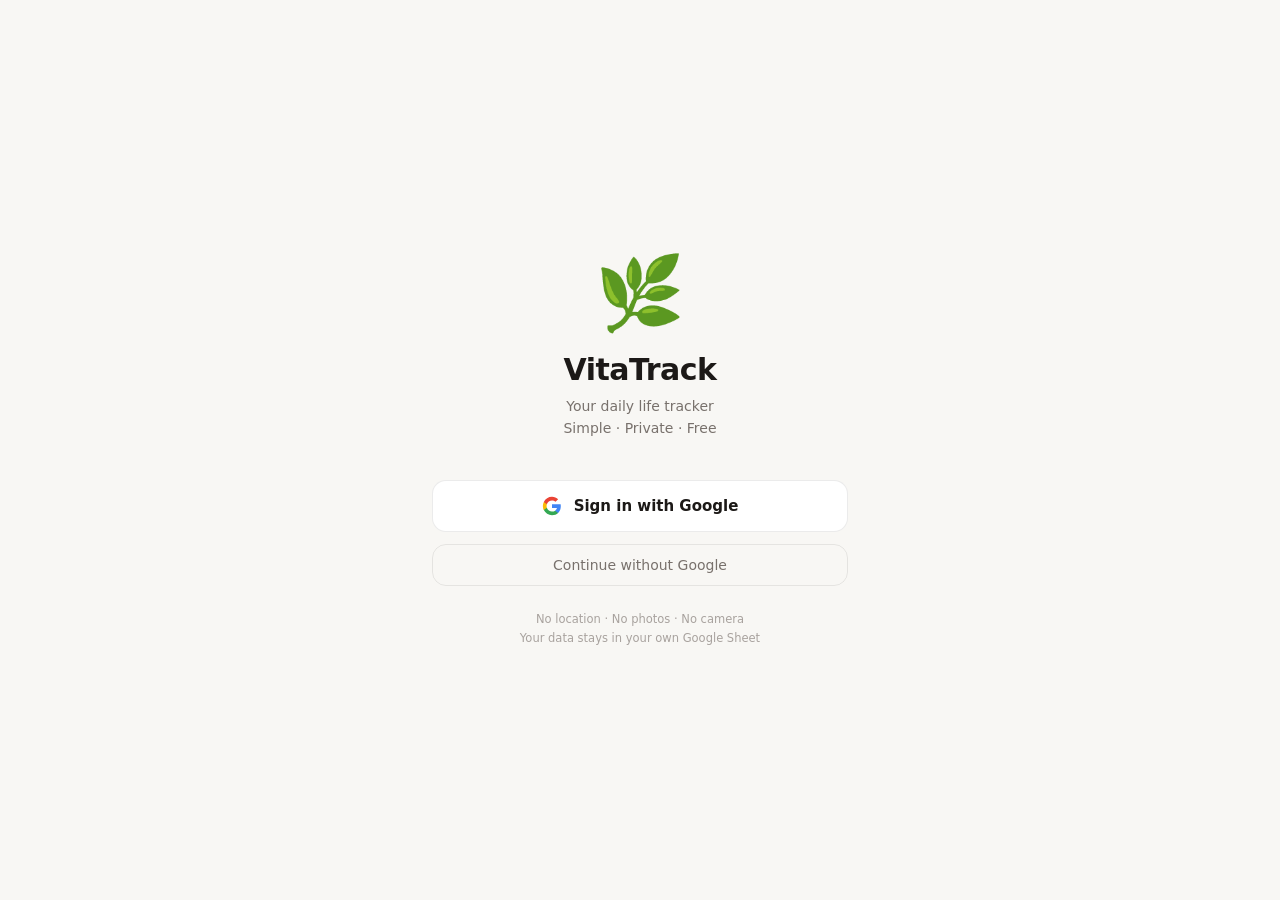
==== commit ccee2faf: "feat: PWA infrastructure, dark mode, code split, streak mechanism - Split monolithic index.html into" ====
--- a/docs/index.html
+++ b/docs/index.html
@@ -1,95 +1,27 @@
 <!DOCTYPE html>
-<html lang="en">
+<html lang="en" data-theme="light">
 <head>
-<meta charset="UTF-8"/>
-<meta name="viewport" content="width=device-width, initial-scale=1.0, maximum-scale=1.0, user-scalable=no"/>
-<meta name="apple-mobile-web-app-capable" content="yes"/>
-<meta name="apple-mobile-web-app-status-bar-style" content="black-translucent"/>
-<meta name="apple-mobile-web-app-title" content="VitaTrack"/>
-<meta name="theme-color" content="#16A34A"/>
-<title>VitaTrack</title>
-<style>
-*{box-sizing:border-box;margin:0;padding:0;-webkit-tap-highlight-color:transparent}
-html,body{height:100%;overflow:hidden}
-body{font-family:-apple-system,system-ui,sans-serif;background:#F8F7F4;color:#1C1917;max-width:480px;margin:0 auto;height:100vh;display:flex;flex-direction:column}
-:root{--g:#16A34A;--gl:#F0FDF4;--gd:#14532D;--am:#D97706;--bl:#2563EB;--rd:#DC2626;--og:#EA580C;--pu:#7C3AED;--bg:#F8F7F4;--cd:#FFFFFF;--br:rgba(0,0,0,0.08);--tx:#1C1917;--mt:#78716C;--ht:#A8A29E}
-#ls{display:flex;flex-direction:column;align-items:center;justify-content:center;height:100vh;padding:2rem;background:var(--bg)}
-.ll{font-size:72px;margin-bottom:1rem}
-.lt{font-size:30px;font-weight:900;letter-spacing:-0.5px}
-.ls{font-size:14px;color:var(--mt);margin:8px 0 2.5rem;text-align:center;line-height:1.6}
-.gb{display:flex;align-items:center;gap:12px;background:#fff;border:1.5px solid var(--br);border-radius:14px;padding:15px 24px;font-size:15px;font-weight:600;cursor:pointer;width:100%;justify-content:center;font-family:inherit}
-.db{margin-top:12px;background:transparent;border:1px solid var(--br);border-radius:14px;padding:12px 24px;font-size:14px;color:var(--mt);cursor:pointer;width:100%;font-family:inherit}
-#app{display:none;flex-direction:column;height:100vh}
-#app.v{display:flex}
-.hd{background:rgba(248,247,244,0.96);backdrop-filter:blur(12px);padding:0.8rem 1rem 0.65rem;padding-top:calc(env(safe-area-inset-top,0px) + 0.8rem);border-bottom:1px solid var(--br);flex-shrink:0}
-.hb{font-size:10px;font-weight:800;color:var(--g);letter-spacing:1.5px;margin-bottom:2px}
-.hr{display:flex;justify-content:space-between;align-items:center}
-.ht{font-size:17px;font-weight:800;letter-spacing:-0.3px}
-.bk{font-size:14px;color:var(--g);font-weight:600;cursor:pointer;display:none;margin-right:6px}
-.ct{flex:1;overflow-y:auto;-webkit-overflow-scrolling:touch;padding:1rem 1rem 1.5rem}
-.bn{background:rgba(255,255,255,0.97);backdrop-filter:blur(12px);border-top:1px solid var(--br);display:flex;flex-shrink:0;padding-bottom:env(safe-area-inset-bottom,0px)}
-.nb{flex:1;display:flex;flex-direction:column;align-items:center;justify-content:center;gap:3px;border:none;background:transparent;cursor:pointer;padding:8px 4px 6px;border-top:2.5px solid transparent}
-.nb.a{border-top-color:var(--g)}
-.ni{font-size:20px}
-.nl{font-size:9px;font-weight:600;color:var(--ht);letter-spacing:0.3px}
-.nb.a .nl{color:var(--g)}
-.card{background:var(--cd);border:1px solid var(--br);border-radius:16px;padding:1rem 1.1rem;margin-bottom:0.85rem}
-.ct2{font-size:13.5px;font-weight:700;margin-bottom:0.8rem;display:flex;justify-content:space-between;align-items:center}
-.sr{display:flex;gap:10px;flex-wrap:wrap;margin-bottom:0.85rem}
-.sp{flex:1 1 100px;border-radius:14px;padding:0.85rem 0.9rem;border:1px solid transparent}
-.si{font-size:18px;margin-bottom:4px}
-.sl{font-size:10px;color:var(--mt);margin-bottom:2px}
-.sv{font-size:21px;font-weight:900;line-height:1}
-.sh{display:flex;align-items:center;gap:1.25rem;padding:1.1rem;background:var(--cd);border:1px solid var(--br);border-radius:16px;margin-bottom:0.85rem}
-.rw{position:relative;width:90px;height:90px;flex-shrink:0}
-.rc{position:absolute;inset:0;display:flex;flex-direction:column;align-items:center;justify-content:center}
-.rn{font-size:24px;font-weight:900}
-.rl{font-size:8px;color:var(--mt);font-weight:700;letter-spacing:0.5px}
-.sg{font-size:16px;font-weight:800;margin-bottom:4px}
-.sw{font-size:12px;color:var(--mt)}
-.srow{display:flex;align-items:center;gap:10px;margin-bottom:8px;cursor:pointer}
-.si2{font-size:14px;width:20px;text-align:center;flex-shrink:0}
-.sla{font-size:11.5px;color:var(--mt);width:76px;flex-shrink:0}
-.sb{flex:1;background:#F0EDE8;border-radius:999px;height:7px;overflow:hidden}
-.sf{height:100%;border-radius:999px;transition:width 0.8s ease}
-.sn{font-size:12px;font-weight:700;width:28px;text-align:right;flex-shrink:0}
-.cg{display:grid;grid-template-columns:1fr 1fr;gap:10px;margin-bottom:0.85rem}
-.cc{background:var(--cd);border:1px solid var(--br);border-radius:14px;padding:1rem;cursor:pointer;transition:transform 0.1s}
-.cc:active{transform:scale(0.97)}
-.ce{font-size:24px;margin-bottom:6px}
-.cn{font-size:13px;font-weight:700;margin-bottom:3px}
-.cs{font-size:12px;font-weight:600;margin-bottom:6px}
-.cba{background:#F0EDE8;border-radius:999px;height:4px;overflow:hidden}
-.cbf{height:100%;border-radius:999px}
-.ci{display:flex;align-items:center;gap:12px;padding:12px 0;border-bottom:1px solid var(--br);cursor:pointer}
-.ci:last-of-type{border-bottom:none}
-.cb{width:24px;height:24px;border-radius:7px;border:2px solid var(--ht);background:transparent;display:flex;align-items:center;justify-content:center;flex-shrink:0;transition:all 0.15s;font-size:13px;color:#fff}
-.cb.ck{background:var(--g);border-color:var(--g)}
-.cb.rd{border-radius:50%}
-.cb.rd.ck{background:var(--g);border-color:var(--g)}
-.cla{font-size:14px;font-weight:500;flex:1}
-.cpt{font-size:11.5px;color:var(--ht);font-weight:600}
-.na{width:100%;min-height:100px;padding:10px 12px;font-size:14px;border:1px solid var(--br);border-radius:10px;background:var(--bg);color:var(--tx);font-family:inherit;resize:vertical;line-height:1.65;outline:none;margin-top:10px}
-.na:focus{border-color:var(--g)}
-.btn{width:100%;padding:12px;border-radius:12px;font-size:14px;font-weight:600;cursor:pointer;font-family:inherit;border:none;display:flex;align-items:center;justify-content:center;gap:8px;margin-top:10px}
-.bp{background:var(--g);color:#fff}
-.bs{background:transparent;color:var(--tx);border:1px solid var(--br)!important}
-.bd{background:transparent;color:var(--rd);border:1px solid rgba(220,38,38,0.3)!important}
-.al{display:flex;align-items:center;gap:10px;padding:9px 12px;border-radius:10px;margin-bottom:7px;font-size:13px}
-.bg{display:inline-flex;align-items:center;font-size:11.5px;padding:3px 10px;border-radius:999px;font-weight:700}
-.pr{background:#F0EDE8;border-radius:999px;height:8px;overflow:hidden}
-.pf{height:100%;border-radius:999px;transition:width 0.6s ease}
-.fl{width:100%;padding:10px 12px;font-size:13.5px;border:1px solid var(--br);border-radius:10px;background:var(--bg);color:var(--tx);font-family:inherit;outline:none}
-.fl:focus{border-color:var(--g)}
-.fll{font-size:11px;font-weight:700;color:var(--mt);letter-spacing:0.5px;margin:12px 0 5px}
-#ss{font-size:11px;font-weight:600}
-.sok{color:var(--g)}.spe{color:var(--am)}.ser{color:var(--rd)}
-.toast{position:fixed;bottom:80px;left:50%;transform:translateX(-50%);background:#1C1917;color:#fff;padding:10px 20px;border-radius:999px;font-size:13px;font-weight:500;z-index:999;opacity:0;transition:opacity 0.3s;white-space:nowrap;pointer-events:none}
-.toast.sh2{opacity:1}
-::-webkit-scrollbar{display:none}
-</style>
+  <meta charset="UTF-8"/>
+  <meta name="viewport" content="width=device-width, initial-scale=1.0, maximum-scale=1.0, user-scalable=no"/>
+  <meta name="apple-mobile-web-app-capable" content="yes"/>
+  <meta name="apple-mobile-web-app-status-bar-style" content="black-translucent"/>
+  <meta name="apple-mobile-web-app-title" content="VitaTrack"/>
+  <meta name="theme-color" content="#16A34A"/>
+  <link rel="manifest" href="manifest.json"/>
+  <link rel="apple-touch-icon" href="icons/icon.svg"/>
+  <link rel="stylesheet" href="style.css"/>
+  <title>VitaTrack</title>
 </head>
 <body>
+
+<!-- Ambient blobs (fade in on dark mode via CSS) -->
+<div class="ambient">
+  <div class="blob blob-1"></div>
+  <div class="blob blob-2"></div>
+  <div class="blob blob-3"></div>
+</div>
+
+<!-- Login screen -->
 <div id="ls">
   <div class="ll">🌿</div>
   <div class="lt">VitaTrack</div>
@@ -108,6 +40,8 @@
     No location · No photos · No camera<br>Your data stays in your own Google Sheet
   </p>
 </div>
+
+<!-- Main app -->
 <div id="app">
   <div class="hd">
     <div class="hb">VITATRACK 🌿</div>
@@ -116,79 +50,26 @@
         <span class="bk" id="bk" onclick="goBack()">◀ Back</span>
         <span class="ht" id="pt">Dashboard</span>
       </div>
-      <div style="display:flex;align-items:center;gap:8px">
+      <div style="display:flex;align-items:center;gap:6px">
         <span style="font-size:11px;color:var(--mt)" id="hd2"></span>
         <span id="ss"></span>
+        <button class="thm-btn" id="thm" onclick="toggleTheme()" title="Toggle dark mode">🌙</button>
       </div>
     </div>
   </div>
   <div class="ct" id="con"></div>
   <nav class="bn">
     <button class="nb a" onclick="nav('home',this)"><span class="ni">🏠</span><span class="nl">HOME</span></button>
-    <button class="nb" onclick="nav('score',this)"><span class="ni">📊</span><span class="nl">SCORE</span></button>
-    <button class="nb" onclick="nav('track',this)"><span class="ni">✅</span><span class="nl">TRACK</span></button>
-    <button class="nb" onclick="nav('journal',this)"><span class="ni">📓</span><span class="nl">JOURNAL</span></button>
-    <button class="nb" onclick="nav('settings',this)"><span class="ni">⚙️</span><span class="nl">SETTINGS</span></button>
+    <button class="nb"   onclick="nav('score',this)"><span class="ni">📊</span><span class="nl">SCORE</span></button>
+    <button class="nb"   onclick="nav('track',this)"><span class="ni">✅</span><span class="nl">TRACK</span></button>
+    <button class="nb"   onclick="nav('journal',this)"><span class="ni">📓</span><span class="nl">JOURNAL</span></button>
+    <button class="nb"   onclick="nav('settings',this)"><span class="ni">⚙️</span><span class="nl">SETTINGS</span></button>
   </nav>
 </div>
+
 <div class="toast" id="toast"></div>
+
 <script src="https://accounts.google.com/gsi/client" async defer></script>
-<script>
-const CHS="2026-06-08",CHE="2026-10-05",SK="vitatrack_v3";
-const TK={tasks:["Priority One","Priority Two","Priority Three"],fitness:["Steps","Exercise","No Exercise","No Steps"],diet:["Eat healthy","Cheat day","No Sugar","8 glasses water","Dinner before 7","Not Met All"],sleep:["No phone 30 min before bed","7-8 hours target","Logged sleep hours"],mood:["Happy","Good","Neutral","Low","Stressed"],journal:["Update in Notes","No"],habits:["AM Skin Care","PM Skin Care","Hair Care","Medicine Calcium"],learning:["Read 20 pages of any book","AI","Finance"],gratitude:["Write 3 things I'm grateful for"],challenge:["Workout","Eat Healthy","Study"]};
-const SGL=new Set(["mood","journal"]);
-const MPS={Happy:100,Good:80,Neutral:60,Low:30,Stressed:20};
-const CM={tasks:{e:"✅",n:"Tasks",c:"#16A34A"},fitness:{e:"💪",n:"Fitness",c:"#EA580C"},diet:{e:"🥗",n:"Diet",c:"#0D9488"},sleep:{e:"😴",n:"Sleep",c:"#7C3AED"},mood:{e:"😊",n:"Mood",c:"#D97706"},journal:{e:"📓",n:"Journal",c:"#9333EA"},habits:{e:"🔄",n:"Habits",c:"#2563EB"},learning:{e:"📚",n:"Learning",c:"#F59E0B"},gratitude:{e:"🙏",n:"Gratitude",c:"#EC4899"}};
-const PN={home:"Dashboard",score:"Weekly Score",track:"Track Today",journal:"Journal & Notes",settings:"Settings"};
-const scc=s=>s>=80?"#16A34A":s>=60?"#2563EB":s>=40?"#D97706":"#DC2626";
-let S={user:null,checks:{},notes:{},sleepLog:{},weekly:{},checkins:[],settings:{appsScriptUrl:"",spreadsheetId:"",clientId:""}};
-let cp="home",cc=null,ns=[];
-function ld(){try{const r=localStorage.getItem(SK);if(r)S={...S,...JSON.parse(r)}}catch(e){}}
-function sv(){try{localStorage.setItem(SK,JSON.stringify(S))}catch(e){}}
-const td=()=>new Date().toISOString().split("T")[0];
-const wks=()=>{const d=new Date();d.setDate(d.getDate()-d.getDay()+1);return d.toISOString().split("T")[0]};
-const wkd=()=>{const ws=new Date(wks()+"T12:00:00");return Array.from({length:7},(_,i)=>{const d=new Date(ws);d.setDate(ws.getDate()+i);return d.toISOString().split("T")[0]})};
-const fmt=d=>d?new Date(d+"T12:00:00").toLocaleDateString("en-IN",{day:"numeric",month:"short",year:"numeric"}):"";
-const fms=d=>d?new Date(d+"T12:00:00").toLocaleDateString("en-IN",{day:"numeric",month:"short"}):"";
-function gc(cat,date=null){const d=date||td();return S.checks[d]?.[cat]||[]}
-function tg(cat,item){const d=td();if(!S.checks[d])S.checks[d]={};if(!S.checks[d][cat])S.checks[d][cat]=[];if(SGL.has(cat)){const w=S.checks[d][cat].includes(item);S.checks[d][cat]=w?[]:[item]}else{const i=S.checks[d][cat].indexOf(item);if(i>-1)S.checks[d][cat].splice(i,1);else S.checks[d][cat].push(item)}sv();syncR(cat)}
-function at(cat,item){const d=td();if(!S.checks[d])S.checks[d]={};if(!S.checks[d][cat])S.checks[d][cat]=[];if(!S.checks[d][cat].includes(item))S.checks[d][cat].push(item);sv()}
-function sc(cat,date){const c=gc(cat,date);switch(cat){case"tasks":{const it=TK.tasks;return Math.round(c.filter(i=>it.includes(i)).length/it.length*100)||0}case"fitness":{const s=c.includes("No Steps")?0:c.includes("Steps")?50:0;const e=c.includes("No Exercise")?0:c.includes("Exercise")?50:0;return s+e}case"diet":{if(c.includes("Cheat day")||c.includes("Not Met All"))return 0;const s=["Eat healthy","No Sugar","8 glasses water","Dinner before 7"];return Math.round(c.filter(i=>s.includes(i)).length/s.length*100)||0}case"sleep":{const s=["No phone 30 min before bed","7-8 hours target","Logged sleep hours"];return Math.round(c.filter(i=>s.includes(i)).length/s.length*100)||0}case"mood":{for(const[m,p]of Object.entries(MPS))if(c.includes(m))return p;return 0}case"journal":return c.includes("Update in Notes")?100:0;case"habits":{const it=TK.habits;return Math.round(c.filter(i=>it.includes(i)).length/it.length*100)||0}case"learning":{const it=TK.learning;return Math.round(c.filter(i=>it.includes(i)).length/it.length*100)||0}case"gratitude":return c.includes("Write 3 things I'm grateful for")?100:0;default:return 0}}
-function wsc(){const days=wkd();const s={};for(const cat of Object.keys(CM))s[cat]=Math.round(days.reduce((sum,d)=>sum+sc(cat,d),0)/7);const wc=(S.checkins||[]).filter(c=>days.includes(c.date)).length;s.challenge=Math.min(100,wc*14);s.overall=Math.round(Object.values(s).reduce((a,b)=>a+b,0)/Object.keys(s).length);return s}
-function grade(s){if(s>=90)return"A+ 🌟 Outstanding!";if(s>=80)return"A  🎯 Excellent!";if(s>=70)return"B+ ✅ Great job!";if(s>=60)return"B  👍 Good week!";if(s>=50)return"C  ⚠️ Room to grow";return"D  💪 Keep pushing!"}
-function tips(sc2){const T={tasks:"• Complete all 3 priorities every day.",fitness:"• Log steps and exercise daily.",diet:"• Eat healthy, no sugar, water, early dinner.",sleep:"• Phone down 30 min before bed.",mood:"• Check in with mood every day.",journal:"• Update notes daily.",habits:"• Do all 4 care steps every day.",learning:"• Pick one area and go deep.",gratitude:"• Write 3 things grateful every day.",challenge:"• Show up every single day."};return Object.entries(sc2).filter(([k])=>k!=="overall"&&k!=="challenge").sort((a,b)=>a[1]-b[1]).slice(0,3).map(([k])=>T[k]||`• Keep working on ${k}.`).join("\n")}
-function chd(){const s=new Date(CHS+"T12:00:00");return Math.floor((new Date()-s)/86400000)+1}
-function signInGoogle(){const cid=S.settings.clientId;if(!cid){toast("Set Google Client ID in Settings first.");return}try{google.accounts.id.initialize({client_id:cid,callback:(res)=>{const p=JSON.parse(atob(res.credential.split(".")[1]));S.user={name:p.name,email:p.email,picture:p.picture};sv();showApp()},auto_select:true});google.accounts.id.prompt()}catch(e){demoLogin()}}
-function demoLogin(){const name=prompt("Enter your name:");if(!name)return;S.user={name,email:"local@vitatrack.app",picture:null};sv();showApp()}
-function showApp(){document.getElementById("ls").style.display="none";document.getElementById("app").classList.add("v");document.getElementById("hd2").textContent=new Date().toLocaleDateString("en-IN",{day:"numeric",month:"short"});nav("home")}
-function signOut(){if(!confirm("Sign out?"))return;S.user=null;sv();document.getElementById("app").classList.remove("v");document.getElementById("ls").style.display="flex"}
-async function syncR(cat){const url=S.settings.appsScriptUrl;if(!url)return;const d=td();const ck=gc(cat);const note=S.notes?.[d]?.[cat]||"";const s=sc(cat,d);const items=TK[cat]||[];setSS("spe");try{await fetch(url,{method:"POST",mode:"no-cors",headers:{"Content-Type":"application/json"},body:JSON.stringify({category:cat,headers:["Date",...items,"Note","Score"],row:[d,...items.map(i=>ck.includes(i)?"YES":"no"),note,s]})});setSS("sok")}catch(e){setSS("ser")}}
-function setSS(cl){const el=document.getElementById("ss");el.className=cl;el.textContent=cl==="sok"?"● Synced":cl==="spe"?"● Saving…":"● Error"}
-function nav(page,btn=null){cp=page;cc=null;ns=[];document.querySelectorAll(".nb").forEach(b=>b.classList.remove("a"));if(btn)btn.classList.add("a");else{const m={home:0,score:1,track:2,journal:3,settings:4};document.querySelectorAll(".nb")[m[page]]?.classList.add("a")}document.getElementById("pt").textContent=PN[page]||page;document.getElementById("bk").style.display="none";({home:rHome,score:rScore,track:rTrack,journal:rJournal,settings:rSettings})[page]?.()}
-function openC(cat){ns.push(cp);cc=cat;const m=cat==="challenge"?{e:"🗓",n:"120 Day Challenge"}:CM[cat];document.getElementById("pt").textContent=`${m.e} ${m.n}`;document.getElementById("bk").style.display="inline";cat==="challenge"?rChallenge():rCat(cat)}
-function goBack(){cc=null;document.getElementById("bk").style.display="none";nav(ns.pop()||"track")}
-function rHome(){const d=td();const scores=wsc();const h=new Date().getHours();const gr=h<12?"Good morning":h<17?"Good afternoon":"Good evening";const name=S.user?.name?.split(" ")[0]||"Friend";const cats=Object.keys(CM);const tavg=Math.round(cats.reduce((s,c)=>s+sc(c,d),0)/cats.length);const dn=chd();const inC=dn>=1&&dn<=120;const pct=Math.min(100,Math.round(dn/120*100));const dl=Math.max(0,120-dn+1);const als=[];if(sc("tasks",d)<100)als.push({m:"Not all tasks completed",c:"#D97706",e:"📋"});if(sc("fitness",d)===0)als.push({m:"No fitness logged today",c:"#EA580C",e:"💪"});if(sc("mood",d)===0)als.push({m:"Mood not logged today",c:"#7C3AED",e:"😊"});if(sc("gratitude",d)===0)als.push({m:"Gratitude not logged today",c:"#EC4899",e:"🙏"});if(sc("habits",d)<100)als.push({m:"Habits not fully done today",c:"#2563EB",e:"🔄"});document.getElementById("con").innerHTML=`<div style="margin-bottom:1.25rem"><div style="font-size:11px;font-weight:800;color:var(--g);letter-spacing:1px;margin-bottom:4px">TODAY</div><div style="font-size:22px;font-weight:900;letter-spacing:-0.5px">${gr}, ${name} 👋</div><div style="font-size:12.5px;color:var(--mt);margin-top:3px">${new Date().toLocaleDateString("en-IN",{weekday:"long",day:"numeric",month:"long"})}</div></div><div class="sr"><div class="sp" style="background:#F0FDF4;border-color:rgba(22,163,74,0.2)"><div class="si">🌿</div><div class="sl">Today score</div><div class="sv" style="color:var(--g)">${tavg}</div></div><div class="sp" style="background:#FFF7ED;border-color:rgba(234,88,12,0.2)"><div class="si">📊</div><div class="sl">Week overall</div><div class="sv" style="color:var(--og)">${scores.overall}</div></div>${inC?`<div class="sp" style="background:#F0FDF4;border-color:rgba(22,163,74,0.2)"><div class="si">🗓</div><div class="sl">Day of 120</div><div class="sv" style="color:var(--g)">${dn}</div></div>`:""}</div>${als.length?`<div class="card"><div class="ct2">⚠️ Alerts</div>${als.map(a=>`<div class="al" style="background:${a.c}12;border:1px solid ${a.c}30"><span>${a.e}</span><span>${a.m}</span></div>`).join("")}</div>`:`<div class="card" style="background:var(--gl);border-color:rgba(22,163,74,0.2)"><div style="text-align:center;padding:0.5rem;font-size:14px;color:var(--gd);font-weight:700">✅ Everything tracked today!</div></div>`}${inC?`<div class="card" onclick="openC('challenge')" style="cursor:pointer"><div class="ct2">🗓 120 Day Challenge <span class="bg" style="background:var(--gl);color:var(--g)">Day ${dn}</span></div><div style="display:flex;justify-content:space-between;font-size:12px;color:var(--mt);margin-bottom:6px"><span>${fms(CHS)}</span><span>${dl} days left</span></div><div class="pr"><div class="pf" style="width:${pct}%;background:var(--g)"></div></div></div>`:""}<div class="card"><div class="ct2">Today at a glance</div>${cats.map(cat=>{const s=sc(cat,d);const col=scc(s);const m=CM[cat];return`<div class="srow" onclick="openC('${cat}')"><div class="si2">${m.e}</div><div class="sla">${m.n}</div><div class="sb"><div class="sf" style="width:${s}%;background:${col}"></div></div><div class="sn" style="color:${col}">${s}</div></div>`}).join("")}</div>`}
-function rScore(){const scores=wsc();const ov=scores.overall;const col=scc(ov);const r=42,circ=2*Math.PI*r,off=circ-(ov/100)*circ;const ws=wks();const wn=S.weekly?.[ws]?.reflection||"";const ca=[...Object.keys(CM),"challenge"];document.getElementById("con").innerHTML=`<div class="sh"><div class="rw"><svg width="90" height="90" viewBox="0 0 96 96"><circle cx="48" cy="48" r="${r}" fill="none" stroke="#E8F5E9" stroke-width="9"/><circle cx="48" cy="48" r="${r}" fill="none" stroke="${col}" stroke-width="9" stroke-linecap="round" stroke-dasharray="${circ}" stroke-dashoffset="${off}" style="transform:rotate(-90deg);transform-origin:center"/></svg><div class="rc"><div class="rn" style="color:${col}">${ov}</div><div class="rl">OVERALL</div></div></div><div><div class="sg">${grade(ov)}</div><div class="sw">Week of ${fms(ws)}</div></div></div><div class="card"><div class="ct2">Category scores</div>${ca.map(cat=>{const s=scores[cat];const col=scc(s);const m=cat==="challenge"?{e:"🗓",n:"120 Days"}:CM[cat];return`<div class="srow" onclick="openC('${cat}')"><div class="si2">${m.e}</div><div class="sla">${m.n}</div><div class="sb"><div class="sf" style="width:${s}%;background:${col}"></div></div><div class="sn" style="color:${col}">${s}</div></div>`}).join("")}</div><div class="card" style="background:#FFFBF0;border-color:rgba(217,119,6,0.2)"><div class="ct2" style="color:#92400E">📌 Focus next week</div><div style="font-size:13.5px;color:#78350F;line-height:1.9;white-space:pre-line">${tips(scores)}</div></div><div class="card"><div class="ct2">📝 Weekly reflection</div><textarea class="na" id="wref" placeholder="How was this week?">${wn}</textarea><button class="btn bp" onclick="swref()">💾 Save</button></div>`}
-function swref(){const ws=wks();const t=document.getElementById("wref")?.value?.trim();if(!t)return;if(!S.weekly)S.weekly={};S.weekly[ws]={reflection:t};sv();toast("📝 Saved!")}
-function rTrack(){const d=td();const dn=chd();const inC=dn>=1&&dn<=120;const pct=Math.min(100,Math.round(dn/120*100));const st=(S.checkins||[]).some(c=>c.date===d);document.getElementById("con").innerHTML=`<div style="font-size:13px;color:var(--mt);margin-bottom:1rem">Tap any category to log today</div><div class="cg">${Object.keys(CM).map(cat=>{const s=sc(cat,d);const col=scc(s);const m=CM[cat];return`<div class="cc" onclick="openC('${cat}')"><div class="ce">${m.e}</div><div class="cn">${m.n}</div><div class="cs" style="color:${col}">${s}/100</div><div class="cba"><div class="cbf" style="width:${s}%;background:${col}"></div></div></div>`}).join("")}</div>${inC?`<div class="card" onclick="openC('challenge')" style="cursor:pointer"><div class="ct2">🗓 120 Day Challenge <span class="bg" style="background:var(--gl);color:var(--g)">Day ${dn}/120</span></div><div class="pr" style="margin-bottom:8px"><div class="pf" style="width:${pct}%;background:var(--g)"></div></div>${st?`<span class="bg" style="background:var(--gl);color:var(--g)">✅ Checked in</span>`:`<span style="font-size:12.5px;color:var(--am);font-weight:600">Tap to check in →</span>`}</div>`:""}`}
-function rCat(cat){const meta=CM[cat];const items=TK[cat]||[];const ck=gc(cat);const s=sc(cat,td());const note=S.notes?.[td()]?.[cat]||"";const isSgl=SGL.has(cat);const disp=items.filter(i=>i!=="Logged sleep hours");const sl=S.sleepLog?.[td()];const HT={tasks:"All 3 = 100",fitness:"Steps=50·Exercise=50",diet:"4 items×25 each",sleep:"3 items equal",mood:"Happy=100·Good=80·Neutral=60·Low=30·Stressed=20",journal:"Update=100·No=0",habits:"All 4 equal=25 each",learning:"All 3 equal",gratitude:"Checked=100"};const PT={};if(cat==="tasks")items.forEach(i=>PT[i]=33);if(cat==="fitness"){PT["Steps"]=50;PT["Exercise"]=50}if(cat==="diet"){["Eat healthy","No Sugar","8 glasses water","Dinner before 7"].forEach(i=>PT[i]=25)}if(cat==="sleep"){["No phone 30 min before bed","7-8 hours target","Logged sleep hours"].forEach(i=>PT[i]=33)}if(cat==="mood")Object.assign(PT,MPS);if(cat==="habits")items.forEach(i=>PT[i]=25);if(cat==="learning")items.forEach(i=>PT[i]=33);document.getElementById("con").innerHTML=`<div class="card" style="border-left:3px solid ${meta.c}"><div style="display:flex;justify-content:space-between;align-items:center;margin-bottom:10px"><div><div style="font-size:26px;font-weight:900;color:${meta.c}">${s}/100</div><div style="font-size:11px;color:var(--mt)">Today</div></div><div style="font-size:11.5px;color:var(--mt);text-align:right;max-width:160px">${HT[cat]||""}</div></div><div class="pr"><div class="pf" style="width:${s}%;background:${meta.c}"></div></div></div><div class="card"><div class="ct2">${isSgl?"Select one 👇":"Tap to check off 👇"}</div>${disp.map(item=>{const ck2=ck.includes(item);const pts=PT[item];return`<div class="ci" onclick="dc('${cat}','${item.replace(/'/g,"\\'")}')"><div class="cb ${isSgl?"rd":""} ${ck2?"ck":""}">${ck2?"✓":""}</div><div class="cla">${item}</div>${pts?`<div class="cpt">${pts}pts</div>`:""}</div>`}).join("")}${cat==="sleep"?`<div style="margin-top:1rem;padding-top:1rem;border-top:1px solid var(--br)"><div style="font-size:12px;font-weight:700;color:var(--mt);margin-bottom:8px">LOG SLEEP HOURS</div>${sl?`<div style="padding:10px;background:var(--gl);border-radius:10px;font-size:13px;color:var(--gd);font-weight:600">✅ ${sl.hours}h · Quality ${sl.quality}/10</div>`:`<div style="display:flex;gap:8px"><input id="sh" type="number" step="0.5" min="1" max="14" placeholder="Hours e.g. 7.5" style="flex:1;padding:10px;font-size:14px;border:1px solid var(--br);border-radius:10px;background:var(--bg);color:var(--tx);font-family:inherit;outline:none"/><select id="sq" style="flex:1;padding:10px;font-size:14px;border:1px solid var(--br);border-radius:10px;background:var(--bg);color:var(--tx);font-family:inherit;outline:none">${[1,2,3,4,5,6,7,8,9,10].map(i=>`<option value="${i}">Quality ${i}/10</option>`).join("")}</select></div><button class="btn bp" onclick="logSleep()">Log sleep</button>`}</div>`:""}</div><div class="card"><div class="ct2">📝 Note</div><textarea class="na" id="cnote" placeholder="Any notes…">${note}</textarea><button class="btn bp" onclick="scn('${cat}')">Save note</button></div>${note?`<div class="card" style="background:var(--gl);border-color:rgba(22,163,74,0.2)"><div style="font-size:12px;font-weight:700;color:var(--g);margin-bottom:5px">Saved</div><div style="font-size:13.5px;color:var(--gd);line-height:1.65">${note}</div></div>`:""}`}
-function dc(cat,item){tg(cat,item);rCat(cat)}
-function scn(cat){const d=td();const t=document.getElementById("cnote")?.value?.trim()||"";if(!S.notes)S.notes={};if(!S.notes[d])S.notes[d]={};S.notes[d][cat]=t;sv();syncR(cat);toast("📝 Saved!");rCat(cat)}
-function logSleep(){const h=parseFloat(document.getElementById("sh")?.value||0);const q=parseInt(document.getElementById("sq")?.value||5);if(!h||h<=0){toast("Enter hours");return}if(!S.sleepLog)S.sleepLog={};S.sleepLog[td()]={hours:h,quality:q};at("sleep","Logged sleep hours");syncR("sleep");toast(`😴 ${h}h logged!`);rCat("sleep")}
-function rChallenge(){const dn=chd();const dl=Math.max(0,120-dn+1);const pct=Math.min(100,Math.round(dn/120*100));const cks=S.checkins||[];const st=cks.some(c=>c.date===td());const chi=TK.challenge;const ck=gc("challenge");const done=chi.filter(i=>ck.includes(i)).length;if(dn<1){const dt=Math.abs(dn)+1;document.getElementById("con").innerHTML=`<div class="card" style="text-align:center;padding:2.5rem 1rem"><div style="font-size:56px">🗓</div><div style="font-size:22px;font-weight:900;color:var(--gd);margin-top:1rem">120 Day Challenge</div><div style="font-size:14px;color:var(--mt);margin-top:8px">Starts in ${dt} days</div><div style="font-size:16px;font-weight:700;color:var(--g);margin-top:12px">📅 June 8, 2026</div></div>`;return}if(dn>120){document.getElementById("con").innerHTML=`<div class="card" style="background:var(--gl);text-align:center;padding:2.5rem 1rem"><div style="font-size:56px">🎉</div><div style="font-size:26px;font-weight:900;color:var(--gd);margin-top:12px">Complete!</div><div style="font-size:13px;color:var(--mt);margin-top:12px">${cks.length} check-ins recorded</div></div>`;return}let mot="";if(dn<=10)mot="Great start! 🔥";else if(dn<=30)mot="One month in! 💪";else if(dn<=60)mot="Halfway! 🚀";else if(dn<=90)mot="75% done! 🏁";else mot="Final stretch! 🌟";const recent=[...cks].reverse().slice(0,5);document.getElementById("con").innerHTML=`<div class="card"><div style="text-align:center;padding:0.5rem 0 1rem"><div style="font-size:12px;color:var(--mt);font-weight:700">DAY</div><div style="font-size:58px;font-weight:900;color:var(--gd);line-height:1">${dn}</div><div style="font-size:14px;color:var(--mt)">of 120</div></div><div style="display:flex;justify-content:space-between;font-size:12px;color:var(--mt);margin-bottom:6px"><span>📅 ${fms(CHS)}</span><span>${dl} left</span></div><div class="pr" style="height:10px"><div class="pf" style="width:${pct}%;background:var(--g)"></div></div><div style="text-align:center;margin-top:12px;font-size:13px;color:var(--mt);font-style:italic">${mot}</div></div><div class="card"><div class="ct2">Today <span style="font-size:12px;color:var(--mt);font-weight:400">${done}/${chi.length}</span></div>${chi.map(item=>{const ck2=ck.includes(item);return`<div class="ci" onclick="ctg('${item}')"><div class="cb ${ck2?"ck":""}">${ck2?"✓":""}</div><div class="cla">${item}</div></div>`}).join("")}<div style="margin-top:12px">${st?`<div style="padding:12px;background:var(--gl);border-radius:12px;text-align:center;font-weight:700;color:var(--gd)">✅ Day ${dn} done!</div>`:`<button class="btn bp" onclick="saveCk()">💾 Save check-in</button>`}</div></div>${recent.length?`<div class="card"><div class="ct2">Recent</div>${recent.map(c=>`<div style="display:flex;justify-content:space-between;padding:8px 0;border-bottom:1px solid var(--br);font-size:13px"><span style="font-weight:700;color:var(--g)">Day ${c.day}</span><span style="color:var(--mt)">${fms(c.date)}</span><span>${c.done}</span></div>`).join("")}</div>`:""}`}
-function ctg(item){tg("challenge",item);rChallenge()}
-function saveCk(){const d=td();const dn=chd();const chi=TK.challenge;const ck=gc("challenge");const done=chi.filter(i=>ck.includes(i));if(!S.checkins)S.checkins=[];S.checkins.push({date:d,day:dn,done:done.join(", ")||"Showed up"});sv();toast(`✅ Day ${dn} checked in!`);rChallenge()}
-function rJournal(){const d=td();const ws=wks();const entry=S.notes?.[d]?.journal_entry||"";const wn=S.weekly?.[ws]?.reflection||"";const past=Object.keys(S.notes||{}).filter(dt=>dt!==d&&S.notes[dt]?.journal_entry).sort((a,b)=>b.localeCompare(a)).slice(0,5);document.getElementById("con").innerHTML=`<div class="card"><div class="ct2">📓 Today</div><textarea class="na" id="je" style="min-height:140px" placeholder="How was your day?">${entry}</textarea><button class="btn bp" onclick="sje()">💾 Save</button></div>${entry?`<div class="card" style="background:var(--gl)"><div style="font-size:12px;font-weight:700;color:var(--g);margin-bottom:5px">Saved</div><div style="font-size:13.5px;color:var(--gd);line-height:1.65">${entry}</div></div>`:""}<div class="card"><div class="ct2">📝 Weekly note</div><textarea class="na" id="wn" placeholder="This week I learned…">${wn}</textarea><button class="btn bp" onclick="swn()">💾 Save</button></div>${past.length?`<div class="card"><div class="ct2">Past entries</div>${past.map(dt=>{const e=S.notes[dt].journal_entry;return`<div style="padding:12px 0;border-bottom:1px solid var(--br)"><div style="font-size:11.5px;color:var(--mt);margin-bottom:5px;font-weight:600">${fmt(dt)}</div><div style="font-size:13.5px;color:var(--tx);line-height:1.65">${e.length>180?e.slice(0,180)+"…":e}</div></div>`}).join("")}</div>`:""}`}
-function sje(){const d=td();const t=document.getElementById("je")?.value?.trim();if(!S.notes)S.notes={};if(!S.notes[d])S.notes[d]={};S.notes[d].journal_entry=t||"";sv();toast("📓 Saved!");rJournal()}
-function swn(){const ws=wks();const t=document.getElementById("wn")?.value?.trim();if(!t)return;if(!S.weekly)S.weekly={};S.weekly[ws]={reflection:t};sv();toast("📝 Saved!")}
-function rSettings(){const u=S.user;const s=S.settings;document.getElementById("con").innerHTML=`${u?`<div class="card"><div style="display:flex;align-items:center;gap:12px">${u.picture?`<img src="${u.picture}" style="width:46px;height:46px;border-radius:50%"/>`:`<div style="width:46px;height:46px;border-radius:50%;background:var(--gl);display:flex;align-items:center;justify-content:center;font-size:22px">👤</div>`}<div><div style="font-weight:700;font-size:15px">${u.name}</div><div style="font-size:12px;color:var(--mt)">${u.email}</div></div></div></div>`:""}<div class="card"><div class="ct2">📊 Google Sheets</div><div style="background:#EFF6FF;border-radius:10px;padding:10px;margin-bottom:12px;font-size:12.5px;color:#1E40AF;line-height:1.75">1. Open vitatrack_apps_script.gs<br>2. Go to script.google.com → New project<br>3. Paste code → Deploy → Web app<br>4. Copy URL → paste below</div><div class="fll">APPS SCRIPT URL</div><input class="fl" id="aurl" value="${s.appsScriptUrl||""}" placeholder="https://script.google.com/macros/s/.../exec"/><div class="fll">SPREADSHEET ID</div><input class="fl" id="sid" value="${s.spreadsheetId||""}" placeholder="Optional"/><button class="btn bp" onclick="ss2()">Save</button></div><div class="card"><div class="ct2">📱 Add to iPhone</div><div style="font-size:13.5px;color:var(--mt);line-height:1.9">1️⃣ Open in Safari<br>2️⃣ Tap Share ↑<br>3️⃣ Add to Home Screen<br>4️⃣ Tap Add 🎉</div></div><div class="card"><div class="ct2">🗓 Challenge dates</div><div style="font-size:13.5px;color:var(--mt)">📅 ${fmt(CHS)}<br>🏁 ${fmt(CHE)}</div></div><button class="btn bs" onclick="expD()">⬇️ Export data</button><button class="btn bd" onclick="signOut()" style="margin-top:8px">Sign out</button>`}
-function ss2(){S.settings.appsScriptUrl=document.getElementById("aurl")?.value?.trim()||"";S.settings.spreadsheetId=document.getElementById("sid")?.value?.trim()||"";sv();toast("✅ Saved!")}
-function expD(){const b=new Blob([JSON.stringify(S,null,2)],{type:"application/json"});const a=document.createElement("a");a.href=URL.createObjectURL(b);a.download=`vitatrack-${td()}.json`;a.click()}
-function toast(msg){const t=document.getElementById("toast");t.textContent=msg;t.classList.add("sh2");setTimeout(()=>t.classList.remove("sh2"),2500)}
-if("serviceWorker"in navigator){const sw=`const C="vt-v3";self.addEventListener("install",e=>self.skipWaiting());self.addEventListener("activate",e=>e.waitUntil(clients.claim()));self.addEventListener("fetch",e=>{if(e.request.method!=="GET")return;e.respondWith(caches.open(C).then(cache=>cache.match(e.request).then(r=>{const fp=fetch(e.request).then(res=>{cache.put(e.request,res.clone());return res}).catch(()=>r);return r||fp})))})`;const b=new Blob([sw],{type:"application/javascript"});navigator.serviceWorker.register(URL.createObjectURL(b)).catch(()=>{})}
-const mf=JSON.stringify({name:"VitaTrack",short_name:"VitaTrack",start_url:".",display:"standalone",background_color:"#F8F7F4",theme_color:"#16A34A",icons:[{src:"data:image/svg+xml,<svg xmlns='http://www.w3.org/2000/svg' viewBox='0 0 100 100'><text y='.9em' font-size='90'>🌿</text></svg>",sizes:"any",type:"image/svg+xml"}]});
-const ml=document.createElement("link");ml.rel="manifest";ml.href=URL.createObjectURL(new Blob([mf],{type:"application/manifest+json"}));document.head.appendChild(ml);
-ld();if(S.user)showApp();
-</script>
+<script src="app.js"></script>
 </body>
 </html>
--- a/docs/style.css
+++ b/docs/style.css
@@ -0,0 +1,295 @@
+/* ═══════════════════════════════════════════
+   THEME TOKENS
+═══════════════════════════════════════════ */
+:root {
+  --g:  #16A34A;
+  --gl: #F0FDF4;
+  --gd: #14532D;
+  --am: #D97706;
+  --bl: #2563EB;
+  --rd: #DC2626;
+  --og: #EA580C;
+  --pu: #7C3AED;
+  --bg: #F8F7F4;
+  --cd: #FFFFFF;
+  --br: rgba(0,0,0,0.08);
+  --tx: #1C1917;
+  --mt: #78716C;
+  --ht: #A8A29E;
+}
+
+[data-theme="dark"] {
+  --g:  #4ADE80;
+  --gl: rgba(74,222,128,0.10);
+  --gd: #BBF7D0;
+  --am: #FCD34D;
+  --bl: #60A5FA;
+  --rd: #F87171;
+  --og: #FB923C;
+  --pu: #A78BFA;
+  --bg: #05050A;
+  --cd: rgba(255,255,255,0.05);
+  --br: rgba(255,255,255,0.09);
+  --tx: #EEEEF4;
+  --mt: rgba(238,238,244,0.55);
+  --ht: rgba(238,238,244,0.30);
+}
+
+/* ═══════════════════════════════════════════
+   RESET & BASE
+═══════════════════════════════════════════ */
+*,*::before,*::after {
+  box-sizing: border-box;
+  margin: 0;
+  padding: 0;
+  -webkit-tap-highlight-color: transparent;
+}
+html,body { height: 100%; overflow: hidden; }
+body {
+  font-family: -apple-system, system-ui, sans-serif;
+  background: var(--bg);
+  color: var(--tx);
+  max-width: 480px;
+  margin: 0 auto;
+  height: 100vh;
+  display: flex;
+  flex-direction: column;
+  transition: background 0.35s, color 0.35s;
+}
+
+/* ═══════════════════════════════════════════
+   AMBIENT BLOBS  (dark mode only)
+═══════════════════════════════════════════ */
+.ambient {
+  position: fixed; inset: 0;
+  pointer-events: none; z-index: 0;
+  overflow: hidden; opacity: 0;
+  transition: opacity 0.5s;
+}
+[data-theme="dark"] .ambient { opacity: 1; }
+
+.blob {
+  position: absolute; border-radius: 50%; filter: blur(80px);
+  animation: drift var(--dur,20s) ease-in-out infinite var(--del,0s);
+}
+.blob-1 { width:400px; height:400px; top:-120px; left:-80px;   background:radial-gradient(circle,rgba(74,222,128,0.09),transparent 65%); --dur:25s; }
+.blob-2 { width:350px; height:350px; bottom:-80px; right:-60px; background:radial-gradient(circle,rgba(0,212,255,0.08),transparent 65%); --dur:30s; --del:-8s; }
+.blob-3 { width:280px; height:280px; top:40%; left:30%;        background:radial-gradient(circle,rgba(167,139,250,0.07),transparent 65%); --dur:22s; --del:-5s; }
+
+@keyframes drift {
+  0%,100% { transform: translate(0,0) scale(1); }
+  33%      { transform: translate(35px,-35px) scale(1.05); }
+  66%      { transform: translate(-20px,20px) scale(0.95); }
+}
+
+/* ═══════════════════════════════════════════
+   LOGIN
+═══════════════════════════════════════════ */
+#ls {
+  display: flex; flex-direction: column;
+  align-items: center; justify-content: center;
+  height: 100vh; padding: 2rem;
+  background: var(--bg); position: relative; z-index: 1;
+  transition: background 0.35s;
+}
+.ll { font-size: 72px; margin-bottom: 1rem; }
+.lt { font-size: 30px; font-weight: 900; letter-spacing: -0.5px; }
+.ls { font-size: 14px; color: var(--mt); margin: 8px 0 2.5rem; text-align: center; line-height: 1.6; }
+.gb {
+  display: flex; align-items: center; gap: 12px;
+  background: var(--cd); border: 1.5px solid var(--br);
+  border-radius: 14px; padding: 15px 24px;
+  font-size: 15px; font-weight: 600; cursor: pointer;
+  width: 100%; justify-content: center; font-family: inherit; color: var(--tx);
+}
+.db {
+  margin-top: 12px; background: transparent;
+  border: 1px solid var(--br); border-radius: 14px;
+  padding: 12px 24px; font-size: 14px;
+  color: var(--mt); cursor: pointer; width: 100%; font-family: inherit;
+}
+
+/* ═══════════════════════════════════════════
+   APP SHELL
+═══════════════════════════════════════════ */
+#app { display: none; flex-direction: column; height: 100vh; position: relative; z-index: 1; }
+#app.v { display: flex; }
+
+/* Header */
+.hd {
+  background: rgba(248,247,244,0.96);
+  backdrop-filter: blur(12px);
+  padding: 0.8rem 1rem 0.65rem;
+  padding-top: calc(env(safe-area-inset-top,0px) + 0.8rem);
+  border-bottom: 1px solid var(--br);
+  flex-shrink: 0;
+  transition: background 0.35s;
+}
+[data-theme="dark"] .hd { background: rgba(5,5,10,0.88); }
+
+.hb  { font-size: 10px; font-weight: 800; color: var(--g); letter-spacing: 1.5px; margin-bottom: 2px; }
+.hr  { display: flex; justify-content: space-between; align-items: center; }
+.ht  { font-size: 17px; font-weight: 800; letter-spacing: -0.3px; }
+.bk  { font-size: 14px; color: var(--g); font-weight: 600; cursor: pointer; display: none; margin-right: 6px; }
+
+/* Theme toggle */
+.thm-btn {
+  background: none; border: none; cursor: pointer;
+  font-size: 16px; padding: 4px 6px; border-radius: 8px; line-height: 1;
+  transition: background 0.2s;
+}
+.thm-btn:active { background: var(--br); }
+
+/* Scrollable content */
+.ct { flex: 1; overflow-y: auto; -webkit-overflow-scrolling: touch; padding: 1rem 1rem 1.5rem; }
+
+/* Bottom nav */
+.bn {
+  background: rgba(255,255,255,0.97);
+  backdrop-filter: blur(12px);
+  border-top: 1px solid var(--br);
+  display: flex; flex-shrink: 0;
+  padding-bottom: env(safe-area-inset-bottom,0px);
+  transition: background 0.35s;
+}
+[data-theme="dark"] .bn { background: rgba(5,5,10,0.88); }
+
+.nb {
+  flex: 1; display: flex; flex-direction: column;
+  align-items: center; justify-content: center;
+  gap: 3px; border: none; background: transparent;
+  cursor: pointer; padding: 8px 4px 6px;
+  border-top: 2.5px solid transparent;
+}
+.nb.a  { border-top-color: var(--g); }
+.ni    { font-size: 20px; }
+.nl    { font-size: 9px; font-weight: 600; color: var(--ht); letter-spacing: 0.3px; }
+.nb.a .nl { color: var(--g); }
+
+/* ═══════════════════════════════════════════
+   CARDS
+═══════════════════════════════════════════ */
+.card {
+  background: var(--cd); border: 1px solid var(--br);
+  border-radius: 16px; padding: 1rem 1.1rem; margin-bottom: 0.85rem;
+  transition: background 0.35s, border-color 0.35s;
+}
+[data-theme="dark"] .card { backdrop-filter: blur(16px); }
+
+.ct2 { font-size: 13.5px; font-weight: 700; margin-bottom: 0.8rem; display: flex; justify-content: space-between; align-items: center; }
+
+/* Stat row */
+.sr { display: flex; gap: 10px; flex-wrap: wrap; margin-bottom: 0.85rem; }
+.sp { flex: 1 1 100px; border-radius: 14px; padding: 0.85rem 0.9rem; border: 1px solid transparent; }
+.si { font-size: 18px; margin-bottom: 4px; }
+.sl { font-size: 10px; color: var(--mt); margin-bottom: 2px; }
+.sv { font-size: 21px; font-weight: 900; line-height: 1; }
+
+/* Score header */
+.sh { display: flex; align-items: center; gap: 1.25rem; padding: 1.1rem; background: var(--cd); border: 1px solid var(--br); border-radius: 16px; margin-bottom: 0.85rem; }
+.rw { position: relative; width: 90px; height: 90px; flex-shrink: 0; }
+.rc { position: absolute; inset: 0; display: flex; flex-direction: column; align-items: center; justify-content: center; }
+.rn { font-size: 24px; font-weight: 900; }
+.rl { font-size: 8px; color: var(--mt); font-weight: 700; letter-spacing: 0.5px; }
+.sg { font-size: 16px; font-weight: 800; margin-bottom: 4px; }
+.sw { font-size: 12px; color: var(--mt); }
+
+/* Score rows */
+.srow { display: flex; align-items: center; gap: 10px; margin-bottom: 8px; cursor: pointer; }
+.si2  { font-size: 14px; width: 20px; text-align: center; flex-shrink: 0; }
+.sla  { font-size: 11.5px; color: var(--mt); width: 76px; flex-shrink: 0; }
+.sb   { flex: 1; background: rgba(0,0,0,0.07); border-radius: 999px; height: 7px; overflow: hidden; }
+[data-theme="dark"] .sb { background: rgba(255,255,255,0.09); }
+.sf   { height: 100%; border-radius: 999px; transition: width 0.8s ease; }
+.sn   { font-size: 12px; font-weight: 700; width: 28px; text-align: right; flex-shrink: 0; }
+
+/* Category grid */
+.cg { display: grid; grid-template-columns: 1fr 1fr; gap: 10px; margin-bottom: 0.85rem; }
+.cc {
+  background: var(--cd); border: 1px solid var(--br);
+  border-radius: 14px; padding: 1rem; cursor: pointer;
+  transition: transform 0.1s, background 0.35s;
+}
+.cc:active { transform: scale(0.97); }
+[data-theme="dark"] .cc { backdrop-filter: blur(16px); }
+.ce { font-size: 24px; margin-bottom: 6px; }
+.cn { font-size: 13px; font-weight: 700; margin-bottom: 3px; }
+.cs { font-size: 12px; font-weight: 600; margin-bottom: 6px; }
+.cba { background: rgba(0,0,0,0.07); border-radius: 999px; height: 4px; overflow: hidden; }
+[data-theme="dark"] .cba { background: rgba(255,255,255,0.09); }
+.cbf { height: 100%; border-radius: 999px; }
+
+/* Check items */
+.ci { display: flex; align-items: center; gap: 12px; padding: 12px 0; border-bottom: 1px solid var(--br); cursor: pointer; }
+.ci:last-of-type { border-bottom: none; }
+.cb {
+  width: 24px; height: 24px; border-radius: 7px;
+  border: 2px solid var(--ht); background: transparent;
+  display: flex; align-items: center; justify-content: center;
+  flex-shrink: 0; transition: all 0.15s; font-size: 13px; color: #fff;
+}
+.cb.ck { background: var(--g); border-color: var(--g); }
+[data-theme="dark"] .cb.ck { color: #05050A; }
+.cb.rd    { border-radius: 50%; }
+.cb.rd.ck { background: var(--g); border-color: var(--g); }
+.cla { font-size: 14px; font-weight: 500; flex: 1; }
+.cpt { font-size: 11.5px; color: var(--ht); font-weight: 600; }
+
+/* Form elements */
+.na {
+  width: 100%; min-height: 100px; padding: 10px 12px;
+  font-size: 14px; border: 1px solid var(--br); border-radius: 10px;
+  background: var(--bg); color: var(--tx); font-family: inherit;
+  resize: vertical; line-height: 1.65; outline: none; margin-top: 10px;
+  transition: background 0.35s, color 0.35s;
+}
+.na:focus { border-color: var(--g); }
+.fl {
+  width: 100%; padding: 10px 12px; font-size: 13.5px;
+  border: 1px solid var(--br); border-radius: 10px;
+  background: var(--bg); color: var(--tx);
+  font-family: inherit; outline: none;
+  transition: background 0.35s;
+}
+.fl:focus { border-color: var(--g); }
+.fll { font-size: 11px; font-weight: 700; color: var(--mt); letter-spacing: 0.5px; margin: 12px 0 5px; }
+
+/* Buttons */
+.btn {
+  width: 100%; padding: 12px; border-radius: 12px;
+  font-size: 14px; font-weight: 600; cursor: pointer;
+  font-family: inherit; border: none;
+  display: flex; align-items: center; justify-content: center;
+  gap: 8px; margin-top: 10px;
+}
+.bp { background: var(--g); color: #fff; }
+[data-theme="dark"] .bp { color: #05050A; }
+.bs { background: transparent; color: var(--tx); border: 1px solid var(--br)!important; }
+.bd { background: transparent; color: var(--rd); border: 1px solid rgba(220,38,38,0.3)!important; }
+
+/* Alerts / badges / progress */
+.al  { display: flex; align-items: center; gap: 10px; padding: 9px 12px; border-radius: 10px; margin-bottom: 7px; font-size: 13px; }
+.bg  { display: inline-flex; align-items: center; font-size: 11.5px; padding: 3px 10px; border-radius: 999px; font-weight: 700; }
+.pr  { background: rgba(0,0,0,0.07); border-radius: 999px; height: 8px; overflow: hidden; }
+[data-theme="dark"] .pr { background: rgba(255,255,255,0.09); }
+.pf  { height: 100%; border-radius: 999px; transition: width 0.6s ease; }
+
+/* Sync status */
+#ss  { font-size: 11px; font-weight: 600; }
+.sok { color: var(--g); }
+.spe { color: var(--am); }
+.ser { color: var(--rd); }
+
+/* Toast */
+.toast {
+  position: fixed; bottom: 80px; left: 50%; transform: translateX(-50%);
+  background: #1C1917; color: #fff;
+  padding: 10px 20px; border-radius: 999px;
+  font-size: 13px; font-weight: 500; z-index: 999;
+  opacity: 0; transition: opacity 0.3s;
+  white-space: nowrap; pointer-events: none;
+}
+[data-theme="dark"] .toast { background: rgba(255,255,255,0.12); backdrop-filter: blur(12px); color: var(--tx); }
+.toast.sh2 { opacity: 1; }
+
+::-webkit-scrollbar { display: none; }
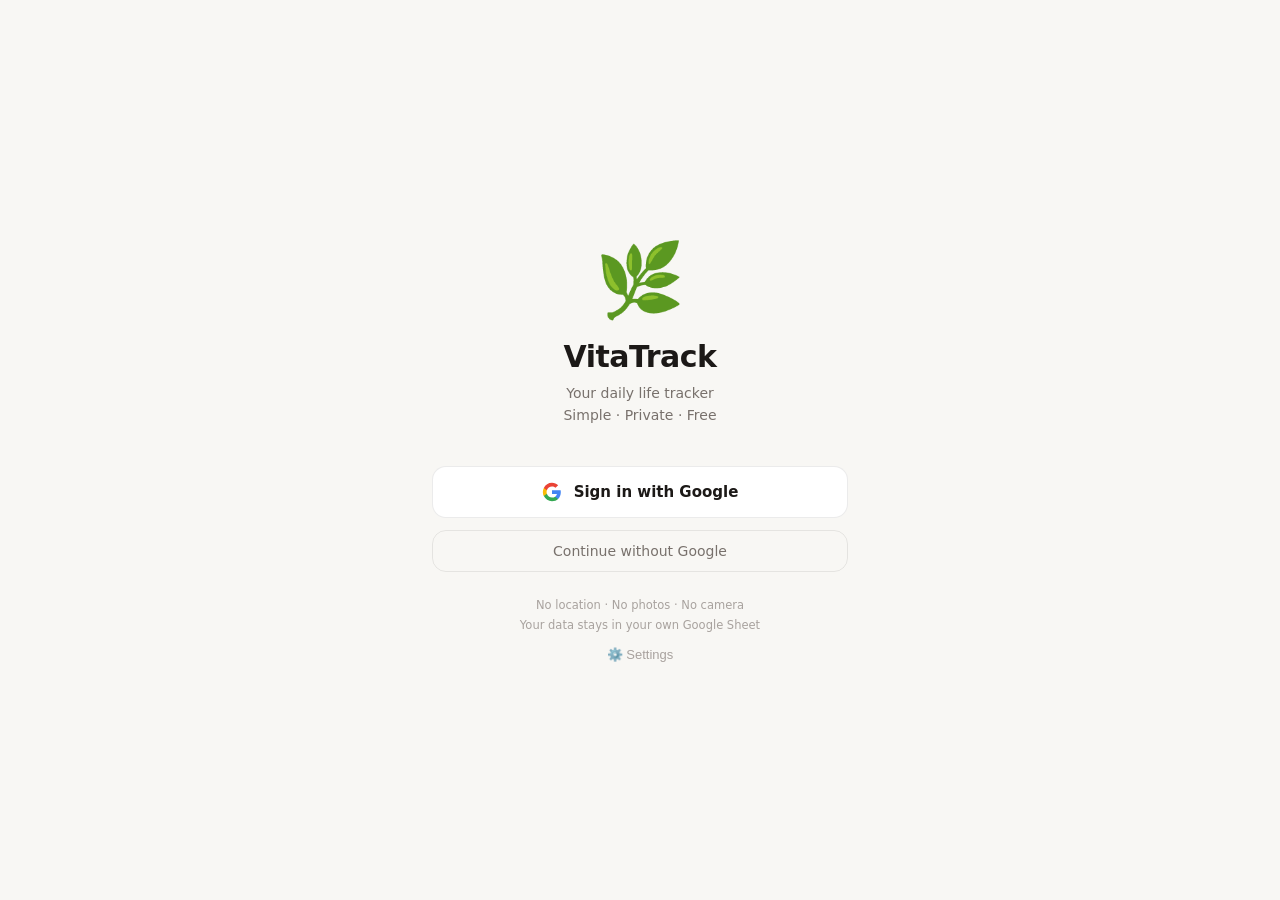
==== commit 3265b101: "feat: hardcode Apps Script URL, fix Settings visibility - Hardcode Apps Script URL as default so bac" ====
--- a/docs/index.html
+++ b/docs/index.html
@@ -39,6 +39,7 @@
   <p style="margin-top:1.5rem;font-size:11.5px;color:var(--ht);text-align:center;line-height:1.7">
     No location · No photos · No camera<br>Your data stays in your own Google Sheet
   </p>
+  <button onclick="demoLogin();setTimeout(()=>nav('settings'),100)" style="margin-top:0.75rem;background:none;border:none;font-size:13px;color:var(--ht);cursor:pointer">⚙️ Settings</button>
 </div>
 
 <!-- Main app -->
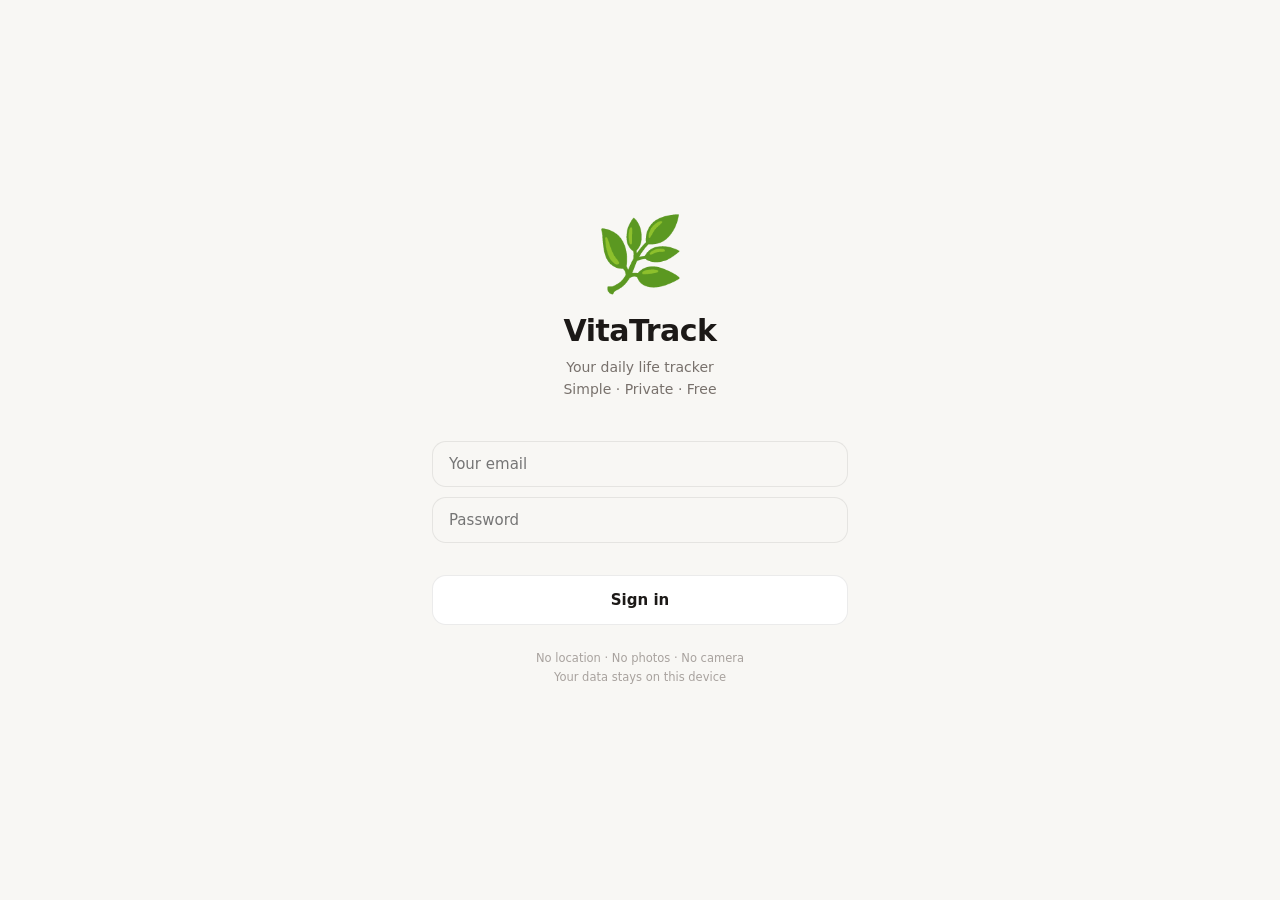
==== commit 98a89fd9: "feat: replace Google/Guest login with email + password auth - Remove Google Sign-In button and GSI s" ====
--- a/docs/index.html
+++ b/docs/index.html
@@ -26,20 +26,13 @@
   <div class="ll">🌿</div>
   <div class="lt">VitaTrack</div>
   <div class="ls">Your daily life tracker<br>Simple · Private · Free</div>
-  <button class="gb" onclick="signInGoogle()">
-    <svg width="20" height="20" viewBox="0 0 24 24">
-      <path fill="#4285F4" d="M22.56 12.25c0-.78-.07-1.53-.2-2.25H12v4.26h5.92c-.26 1.37-1.04 2.53-2.21 3.31v2.77h3.57c2.08-1.92 3.28-4.74 3.28-8.09z"/>
-      <path fill="#34A853" d="M12 23c2.97 0 5.46-.98 7.28-2.66l-3.57-2.77c-.98.66-2.23 1.06-3.71 1.06-2.86 0-5.29-1.93-6.16-4.53H2.18v2.84C3.99 20.53 7.7 23 12 23z"/>
-      <path fill="#FBBC05" d="M5.84 14.09c-.22-.66-.35-1.36-.35-2.09s.13-1.43.35-2.09V7.07H2.18C1.43 8.55 1 10.22 1 12s.43 3.45 1.18 4.93l2.85-2.22.81-.62z"/>
-      <path fill="#EA4335" d="M12 5.38c1.62 0 3.06.56 4.21 1.64l3.15-3.15C17.45 2.09 14.97 1 12 1 7.7 1 3.99 3.47 2.18 7.07l3.66 2.84c.87-2.6 3.3-4.53 6.16-4.53z"/>
-    </svg>
-    Sign in with Google
-  </button>
-  <button class="db" onclick="demoLogin()">Continue without Google</button>
+  <input class="fl" id="lemail" type="email" placeholder="Your email" style="margin-bottom:10px;padding:13px 16px;font-size:15px;border-radius:14px;width:100%"/>
+  <input class="fl" id="lpwd" type="password" placeholder="Password" style="margin-bottom:4px;padding:13px 16px;font-size:15px;border-radius:14px;width:100%" onkeydown="if(event.key==='Enter')localLogin()"/>
+  <div id="lerr" style="font-size:12px;color:#DC2626;min-height:18px;margin-bottom:6px;text-align:left;width:100%"></div>
+  <button class="gb" onclick="localLogin()" style="margin-top:4px">Sign in</button>
   <p style="margin-top:1.5rem;font-size:11.5px;color:var(--ht);text-align:center;line-height:1.7">
-    No location · No photos · No camera<br>Your data stays in your own Google Sheet
+    No location · No photos · No camera<br>Your data stays on this device
   </p>
-  <button onclick="demoLogin();setTimeout(()=>nav('settings'),100)" style="margin-top:0.75rem;background:none;border:none;font-size:13px;color:var(--ht);cursor:pointer">⚙️ Settings</button>
 </div>
 
 <!-- Main app -->
@@ -70,7 +63,6 @@
 
 <div class="toast" id="toast"></div>
 
-<script src="https://accounts.google.com/gsi/client" async defer></script>
 <script src="app.js"></script>
 </body>
 </html>
